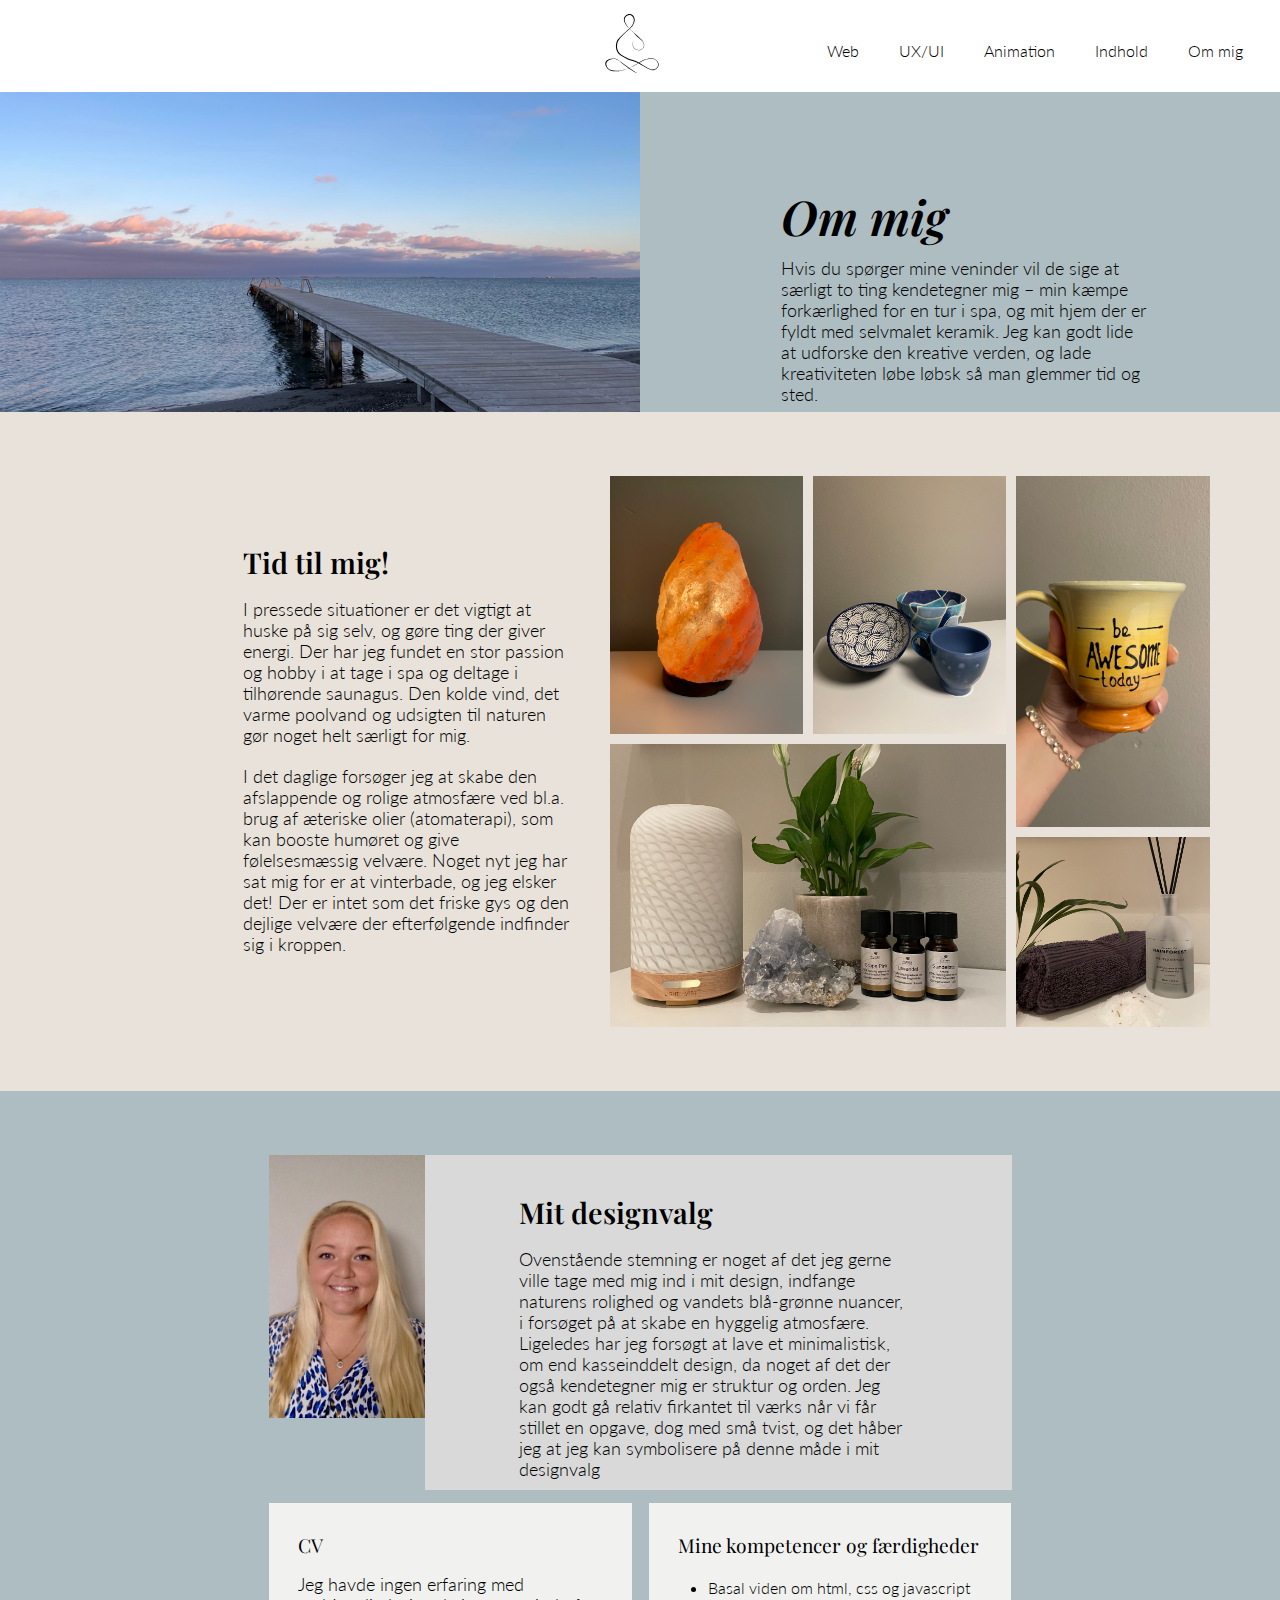
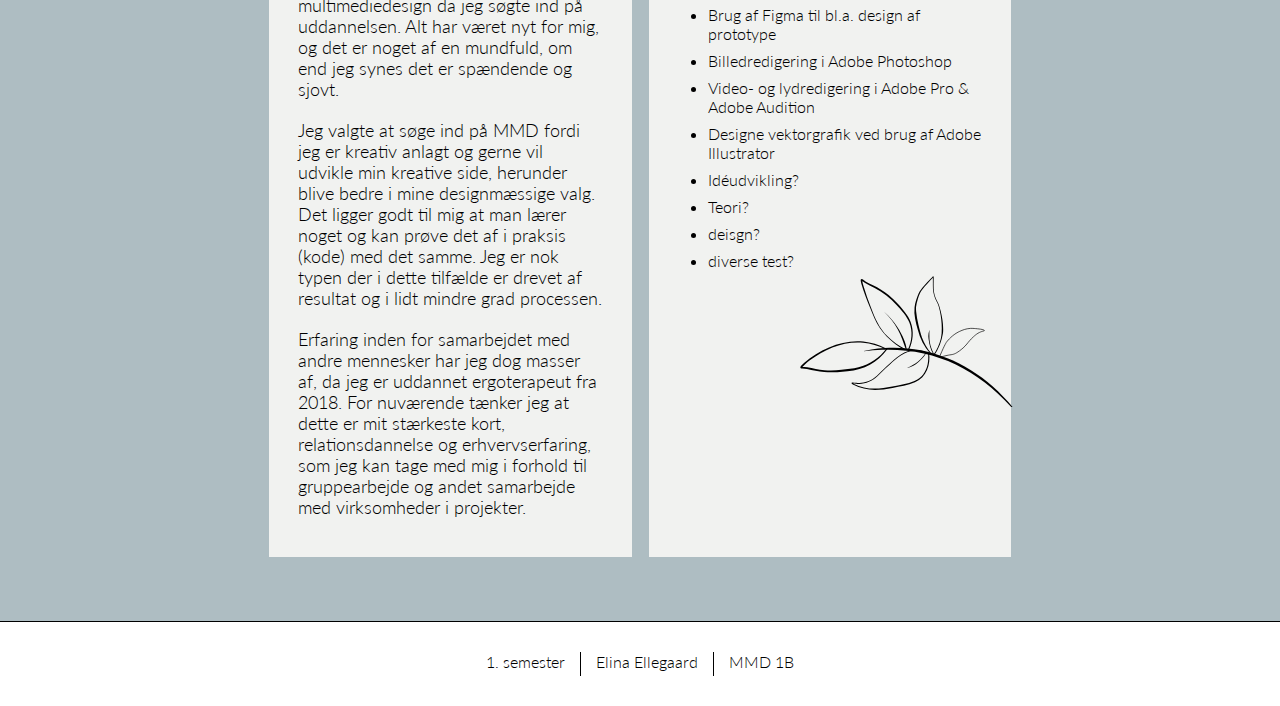
==== om_mig.html @ d6aeb999 "fontstørrelser mm." ====
<!DOCTYPE html>
<html lang="da">

<head>
    <meta charset="UTF-8">
    <meta name="viewport" content="width=device-width, initial-scale=1.0">
    <meta name="robots" content="noindex">
    <title>Om mig</title>
    <link rel="stylesheet" href="styles/mutual_style.css">
    <link rel="stylesheet" href="styles/layout.css">
    <link rel="stylesheet" href="styles/menu.css">
    <link rel="stylesheet" href="styles/om_mig.css">

    <link rel="preconnect" href="https://fonts.googleapis.com">
    <link rel="preconnect" href="https://fonts.gstatic.com" crossorigin>
    <link
        href="https://fonts.googleapis.com/css2?family=Playfair+Display:ital,wght@0,600;0,700;0,800;1,500;1,600;1,700;1,800&display=swap"
        rel="stylesheet">
    <link rel="preconnect" href="https://fonts.googleapis.com">
    <link rel="preconnect" href="https://fonts.gstatic.com" crossorigin>
    <link href="https://fonts.googleapis.com/css2?family=Lato:wght@100;300;400&display=swap" rel="stylesheet">

</head>

<body>
    <header>
        <div class="logo">
            <a href="index.html">
                <img src="img/figur_forside.svg" alt="Logo">
            </a>
        </div>
        <nav>
            <ul class="menu">
                <li><a href="tema2.html">Web</a></li>
                <li><a href="tema3.html">UX/UI</a></li>
                <li><a href="tema4.html">Animation</a></li>
                <li><a href="tema5.html">Indhold</a></li>
                <li><a href="om_mig.html">Om mig</a></li>
            </ul>
            <div class="burger">
                <div class="line"></div>
                <div class="line"></div>
                <div class="line"></div>
            </div>
        </nav>
    </header>

    <main>
        <section>
            <div class="section1">
                <div>
                    <img src="img/billeder_om_mig/strand.png" alt="amager strand" class="billede_strand">
                </div>
                <div class="tekst01">
                    <h1 class="styling_overskrift">Om mig</h1>
                    <p>Hvis du spørger mine veninder vil de sige at særligt to ting kendetegner mig – min kæmpe
                        forkærlighed for en tur i spa,
                        og mit hjem der er fyldt med selvmalet keramik. Jeg kan godt lide at udforske den kreative
                        verden, og lade kreativiteten
                        løbe løbsk så man glemmer tid og sted.</p>
                </div>
            </div>
        </section>
        <section class="section2">
            <div class="tekst02">
                <h3>Tid til mig!</h3>
                <p class="styling_tekst">I pressede situationer er det vigtigt at huske på sig selv, og gøre ting der
                    giver energi. Der har
                    jeg fundet en stor
                    passion og hobby i at tage i spa og deltage i tilhørende saunagus. Den kolde vind, det varme
                    poolvand og udsigten til
                    naturen gør noget helt særligt for mig.</p>
                <p class="styling_tekst">I det daglige forsøger jeg at skabe den afslappende og rolige atmosfære ved
                    bl.a. brug af æteriske
                    olier (atomaterapi),
                    som kan booste humøret og give følelsesmæssig velvære. Noget nyt jeg har sat mig for er at
                    vinterbade, og jeg elsker
                    det! Der er intet som det friske gys og den dejlige velvære der efterfølgende indfinder sig i
                    kroppen.</p>
            </div>
            <div class="galleri">
                <img src="img/billeder_om_mig/galleri/saltlampe.jpeg" alt="saltlampe" class="billede_1">
                <img src="img/billeder_om_mig/galleri/keramik.jpeg" alt="keramik" class="billede_2">
                <img src="img/billeder_om_mig/galleri/kop.jpeg" alt="kop" class="billede_3">
                <img src="img/billeder_om_mig/galleri/olier.jpeg" alt="olier" class="billede_4">
                <img src="img/billeder_om_mig/galleri/spa.jpeg" alt="spa" class="billede_5">
            </div>
        </section>
        <section class="section3">
            <div class="designvalg">
                <div>
                    <img src="img/billeder_om_mig/mig.jpeg" alt="mig" class="migbillede">
                </div>
                <div class="tekst03">
                    <h3>Mit designvalg</h3>
                    <p class="styling_tekst">
                        Ovenstående stemning er noget af det jeg gerne ville tage med mig ind i mit design,
                        indfange naturens rolighed
                        og vandets blå-grønne
                        nuancer, i forsøget på at skabe en hyggelig atmosfære. Ligeledes har jeg forsøgt at lave et
                        minimalistisk, om end
                        kasseinddelt design, da noget af det der også kendetegner mig er struktur og orden. Jeg kan godt
                        gå relativ firkantet til
                        værks når vi får stillet en opgave, dog med små tvist, og det håber jeg at jeg kan symbolisere
                        på denne måde i mit designvalg</p>
                </div>
            </div>
            <div class="boks1">
                <div class="CV">
                    <h4>CV</h4>
                    <p class="styling_tekst">Jeg havde ingen erfaring med multimediedesign
                        da jeg søgte ind på
                        uddannelsen. Alt har været nyt for mig, og det er noget af en mundfuld, om end jeg synes det er
                        spændende og sjovt.</p>
                    <p class="styling_tekst">
                        Jeg
                        valgte at søge ind på MMD fordi jeg er kreativ anlagt og gerne vil udvikle min kreative side,
                        herunder blive bedre i
                        mine designmæssige valg. Det ligger godt til mig at man lærer noget og kan prøve det af i
                        praksis (kode) med det samme.
                        Jeg er nok typen der i dette tilfælde er drevet af resultat og i lidt mindre grad processen.
                    </p>
                    <p class="styling_tekst"> Erfaring inden for samarbejdet med andre mennesker har jeg dog masser af,
                        da jeg
                        er uddannet
                        ergoterapeut fra 2018. For
                        nuværende tænker jeg at dette er mit stærkeste kort, relationsdannelse og erhvervserfaring, som
                        jeg kan tage med mig i
                        forhold til gruppearbejde og andet samarbejde med virksomheder i projekter.</p>
                </div>
                <div class="kompetencer">
                    <h4>Mine kompetencer og færdigheder</h4>
                    <ul class="punktliste">
                        <li>Basal viden om html, css og javascript</li>
                        <li>Brug af Figma til bl.a. design af prototype</li>
                        <li>Billedredigering i Adobe Photoshop </li>
                        <li>Video- og lydredigering i Adobe Pro & Adobe Audition</li>
                        <li>Designe vektorgrafik ved brug af Adobe Illustrator</li>
                        <li>Idéudvikling?</li>
                        <li>Teori?</li>
                        <li>deisgn? </li>
                        <li>diverse test?</li>
                    </ul>
                    <img src="img/billeder_om_mig/blomst_spejlvendt.svg" alt="blomst" class="blomst_spejlvendt">
                </div>
            </div>

        </section>

    </main>

    <footer>
        <div class="footer_linje">
            <h5>1. semester</h5>
            <div class="vertical_line"></div>
            <h5>Elina Ellegaard</h5>
            <div class="vertical_line"></div>
            <h5>MMD 1B</h5>
        </div>
    </footer>
    <script src="javascript/menu.js"></script>
    <script src="javascript/script.js"></script>
</body>

</html>
---- styles/mutual_style.css ----
* {
  box-sizing: border-box;
  margin: 0;
  padding: 0;
}

img {
  width: 100%;
  height: auto;
}

main {
  background-color: #e8e2db;
}

/* 
h1 = overskrift
h2 = underoverskrift på forside
h3 = underoverskrift
h4 = underoverskrifter på CV og kompentencer
h5 = footer tekst + tekst på karousel */

/****************** mobilversion tekster og farver ******************/
@media (max-width: 750px) {
}
h1 {
  font-family: "Playfair Display", serif;
  font-weight: 600;
  font-size: 2.5rem;
  font-style: italic;
  padding-top: 15px;
  padding-bottom: 8px;
}

h2 {
  font-family: "Lato", sans-serif;
  font-weight: 300;
  font-size: 1.2rem;
}

h3 {
  font-family: "Playfair Display", serif;
  font-weight: 600;
  font-size: 1.5rem;
  padding-bottom: 8px;
}

h4 {
  font-family: "Playfair Display", serif;
  font-weight: 400;
  font-size: 1.1rem;
  padding-bottom: 2%;
}

h5 {
  font-family: "Lato", sans-serif;
  font-weight: 300;
  font-size: 1rem;
}

p {
  font-family: "Lato", sans-serif;
  font-weight: 300;
  font-size: 1.1rem;
}

a {
  font-family: "Lato", sans-serif;
  font-weight: 300;
  font-size: 0.9rem;
}

ul {
  font-family: "Lato", sans-serif;
  font-weight: 300;
  font-size: 1.1rem;
}

li {
  padding-top: 5px;
}

footer {
  border-top-style: solid;
  border-color: black;
  border-top-width: 1px;
  padding-top: 30px;
  padding-bottom: 30px;
}

.footer_linje {
  display: flex;
  justify-content: center;
  gap: 15px;
}

.vertical_line {
  border-left: 1px solid black;
  height: 18px;
}

/* ************************* computerversion ********************* */
@media (min-width: 750px) {
  h1 {
    font-family: "Playfair Display", serif;
    font-weight: 600;
    font-size: 3rem;
    font-style: italic;
  }

  h2 {
    font-family: "Lato", sans-serif;
    font-weight: 300;
    font-size: 1.3rem;
  }

  h3 {
    font-family: "Playfair Display", serif;
    font-weight: 600;
    font-size: 1.8rem;
  }

  h4 {
    font-family: "Playfair Display", serif;
    font-weight: 400;
    font-size: 1.2rem;
  }

  h5 {
    font-family: "Lato", sans-serif;
    font-weight: 300;
    font-size: 1rem;
  }

  p {
    font-family: "Lato", sans-serif;
    font-weight: 300;
    font-size: 1.1rem;
  }

  a {
    font-family: "Lato", sans-serif;
    font-weight: 300;
    font-size: 1rem;
  }

  ul {
    font-family: "Lato", sans-serif;
    font-weight: 300;
    font-size: 1rem;
  }

  li {
    padding-top: 8px;
  }

  footer {
    border-top-style: solid;
    border-color: black;
    border-top-width: 1px;
    padding-top: 30px;
    padding-bottom: 30px;
  }

  .footer_linje {
    display: flex;
    justify-content: center;
    gap: 15px;
  }

  .vertical_line {
    border-left: 1.5px solid black;
    height: 24px;
  }

  /* knapper */
  /* .knap:hover {
    transform: scale(1.1);
  }
  .knap2:hover {
    transform: scale(1.1);
  }
  .knap3:hover {
    transform: scale(1.1);
  } */
}
---- styles/layout.css ----
/************************************************** Forside ************************************************/

/* placering af farvede bokse er lavet med delvis inspiration fra chatGPT */

@media screen and (max-width: 750px) {
  .blomster_div {
    background-color: #96a8ae;
  }

  .blomsterfigur {
    max-width: 60%;
    padding: 4% 0%;
  }

  .tekst_div {
    background-color: #96a8ae;
    padding: 2%;
    display: grid;
    justify-content: center;
  }

  .tekst2 {
    padding-left: 14%;
  }

  .figur_div {
    background-color: #96a8ae;
    padding: 6%;
    display: flex;
    justify-content: center;
  }

  .damefigur {
    max-width: 40%;
  }

  .temaer {
    padding-bottom: 10%;
  }

  .tema_billede {
    max-width: 75%;
    padding-top: 10%;
    padding-left: 25%;
  }
}

/************************************************** Fuld skærm ************************************************/
@media screen and (min-width: 750px) {
  .section_forside {
    position: relative;
  }

  #forside_main {
    background-color: #e8e2db;
    padding: 1rem;
  }

  .border {
    border-color: black;
    border-style: solid;
    margin: 2rem;
  }

  /* Placering af farvede bokse der lapper indover hinanden er lavet med delvis inspiration fra chatGPT */

  .blomster_div {
    position: absolute;
    background-color: #96a8ae;
    margin-left: 6%;
    margin-right: 68%;
    margin-top: 16%;
    z-index: 2;
  }

  .blomsterfigur {
    padding-top: 10%;
    padding-bottom: 6%;
    max-width: 80%;
  }

  .tekst_div {
    position: absolute;
    background-color: #c8d6d8;
    margin-left: 28%;
    margin-top: 12%;
    z-index: 3;
    padding: 4% 13% 5% 3%;
  }

  .figur_div {
    position: absolute;
    background-color: #aebdc2;
    z-index: 1;
    margin-top: 7%;
    margin-left: 46%;
    padding: 3% 10% 3% 21%;
  }

  .damefigur {
    padding: 7%;
  }

  .temaer {
    display: flex;
    justify-content: center;
    align-items: center;
    gap: 30px;
    padding: 37.5% 20% 5.5% 20%;
  }

  .tema_billede:hover {
    transform: scale(1.15);
    /* box-shadow: 0px 6px 12px 0px rgba(51, 72, 141, 0.8); */
  }
}
---- styles/menu.css ----
header {
  display: flex;
  justify-content: space-between;
  align-items: center;
  padding: 14px;
  background-color: #fff;
  box-shadow: 0 0 10px rgba(0, 0, 0, 0.1);
}

.logo img {
  width: 60px;
  height: 60px;
}

.logo {
  padding-left: 47%;
}

nav {
  display: flex;
  align-items: center;
  padding-right: 1%;
}

.menu {
  display: flex;
  list-style: none;
  margin: 0;
  padding: 0;
}

.menu li {
  margin-right: 20px;
}

.menu li:last-child {
  margin-right: 0;
}

.menu a {
  display: block;
  padding: 10px;
  color: black;
  text-decoration: none;
  transition: color 0.3s;
  text-align: end;
}

.menu a:hover {
  color: #f00;
}

.burger {
  width: 30px;
  height: 20px;
  cursor: pointer;
}

.burger .line {
  width: 100%;
  height: 2px;
  background-color: #333;
  margin-bottom: 5px;
  transition: 0.2s linear;
}
.burger {
  display: none;
}
@media screen and (max-width: 750px) {
  .menu {
    display: none;
  }
  .burger {
    display: block;
  }
  .burger.active .line:nth-child(1) {
    transform: rotate(45deg) translate(5px, 5px);
    transition: 0.2s linear;
  }

  .burger.active .line:nth-child(2) {
    opacity: 0;
    transition: 0.15s linear;
  }

  .burger.active .line:nth-child(3) {
    transform: rotate(-45deg) translate(5px, -5px);
    transition: 0.2s linear;
  }

  nav.active .menu {
    display: block;
    background-color: #fffffff3;
    position: absolute;
    top: 75px;
    left: 0;
    width: 100%;
    box-shadow: 0 0 10px rgba(0, 0, 0, 0.1);
    z-index: 1;
  }

  nav.active .menu li {
    margin: 10px 20px;
  }

  nav.active .menu a {
    font-size: 1.2rem;
  }

  .logo {
    padding-right: 15%;
  }

  .logo img {
    width: 50px;
    height: 50px;
  }
}
---- styles/om_mig.css ----
/****************** Om mig ***********/

/*********** mobilversion ********/
@media screen and (max-width: 750px) {
  .billede_strand {
    padding-bottom: 2%;
  }

  .section1 {
    padding-left: 5%;
    padding-bottom: 5%;
    max-width: 65ch;
    padding-right: 5%;
  }

  .section2 {
    padding-top: 2%;
    padding-left: 5%;
    max-width: 65ch;
  }

  .styling_tekst {
    padding-bottom: 5%;
    padding-right: 5%;
    max-width: 65ch;
  }

  .billede_1 {
    display: none;
  }

  .billede_2 {
    display: none;
  }

  .billede_3 {
    display: none;
  }

  .billede_4 {
    padding-right: 5%;
    padding-bottom: 5%;
  }

  .billede_5 {
    display: none;
  }

  .migbillede {
    display: none;
  }

  .tekst02 {
    padding-right: 5%;
    max-width: 65ch;
  }

  .section3 {
    max-width: 65ch;
    padding-left: 5%;
    padding-right: 5%;
    padding-bottom: 5%;
  }

  .boks1 {
    background-color: #f1f2f0;
    padding-top: 5%;
    margin-top: 4%;
    padding-left: 6%;
    padding-right: 2%;
  }

  .punktliste {
    padding-left: 10%;
  }

  .kompetencer {
    padding-top: 12px;
  }

  .blomst_spejlvendt {
    width: 50%;
    margin-left: 51%;
    margin-top: 2%;
  }
}

/*********************** Fuld skærm ***********************/
@media screen and (min-width: 750px) {
  .section1 {
    display: grid;
    grid-template-columns: 1fr 1fr;
    padding-bottom: 5%;
  }

  .billede_strand {
    display: block;
  }

  .tekst01 {
    padding-left: 22%;
    padding-top: 12%;
    padding-right: 20%;
    background-color: #aebdc2;
  }

  .styling_overskrift {
    padding-bottom: 10px;
  }

  .section2 {
    display: grid;
    grid-template-columns: 1fr 2fr;
    padding-left: 19%;
    gap: 3%;
    padding-bottom: 5%;
  }

  .tekst02 {
    padding-top: 20%;
    padding-right: 1%;
    max-width: 65ch;
  }

  .styling_tekst {
    padding-top: 10px;
    padding-bottom: 10px;
    max-width: 65ch;
  }

  .galleri {
    display: grid;
    grid-template-columns: repeat(3, 1fr);
    max-width: 600px;
    gap: 10px;
  }

  .billede_1 {
    grid-column: 1 / span 1;
    grid-row: 1 / span 1;
    object-fit: cover;
    align-self: stretch;
  }

  .billede_2 {
    grid-column: 2 / span 1;
    grid-row: 1 / span 1;
    object-fit: cover;
    align-self: stretch;
  }

  .billede_3 {
    grid-column: 3 / span 1;
    grid-row: 1 / span 2;
    object-fit: cover;
    align-self: stretch;
  }

  .billede_4 {
    grid-column: 1 / span 2;
    grid-row: 2 / span 2;
    object-fit: cover;
    align-self: stretch;
  }

  .billede_5 {
    grid-column: 3 / span 1;
    grid-row: 3 / span 1;
    object-fit: cover;
    align-self: stretch;
  }

  .section3 {
    background-color: #aebdc2;
  }

  .designvalg {
    display: grid;
    grid-template-columns: 1fr 4fr;
    padding: 5% 18% 1% 18%;
    margin-left: 3%;
  }

  .migbillede {
    display: block;
  }

  .tekst03 {
    background-color: #d9d9d9;
    padding-right: 17%;
    padding-top: 6%;
    padding-left: 15%;
    margin-right: 6%;
  }

  .boks1 {
    display: grid;
    grid-template-columns: 1fr 1fr;
    gap: 17px;
    margin: 0% 21%;
    padding-bottom: 5%;
  }

  .CV {
    background-color: #f1f2f0;
    padding: 8% 8% 8% 8%;
  }

  .kompetencer {
    background-color: #f1f2f0;
    padding: 8% 8% 8% 8%;
  }

  .blomst_spejlvendt {
    width: 70%;
    margin-left: 40%;
    margin-top: 2%;
  }

  .punktliste {
    padding-left: 10%;
    padding-top: 2%;
  }
}
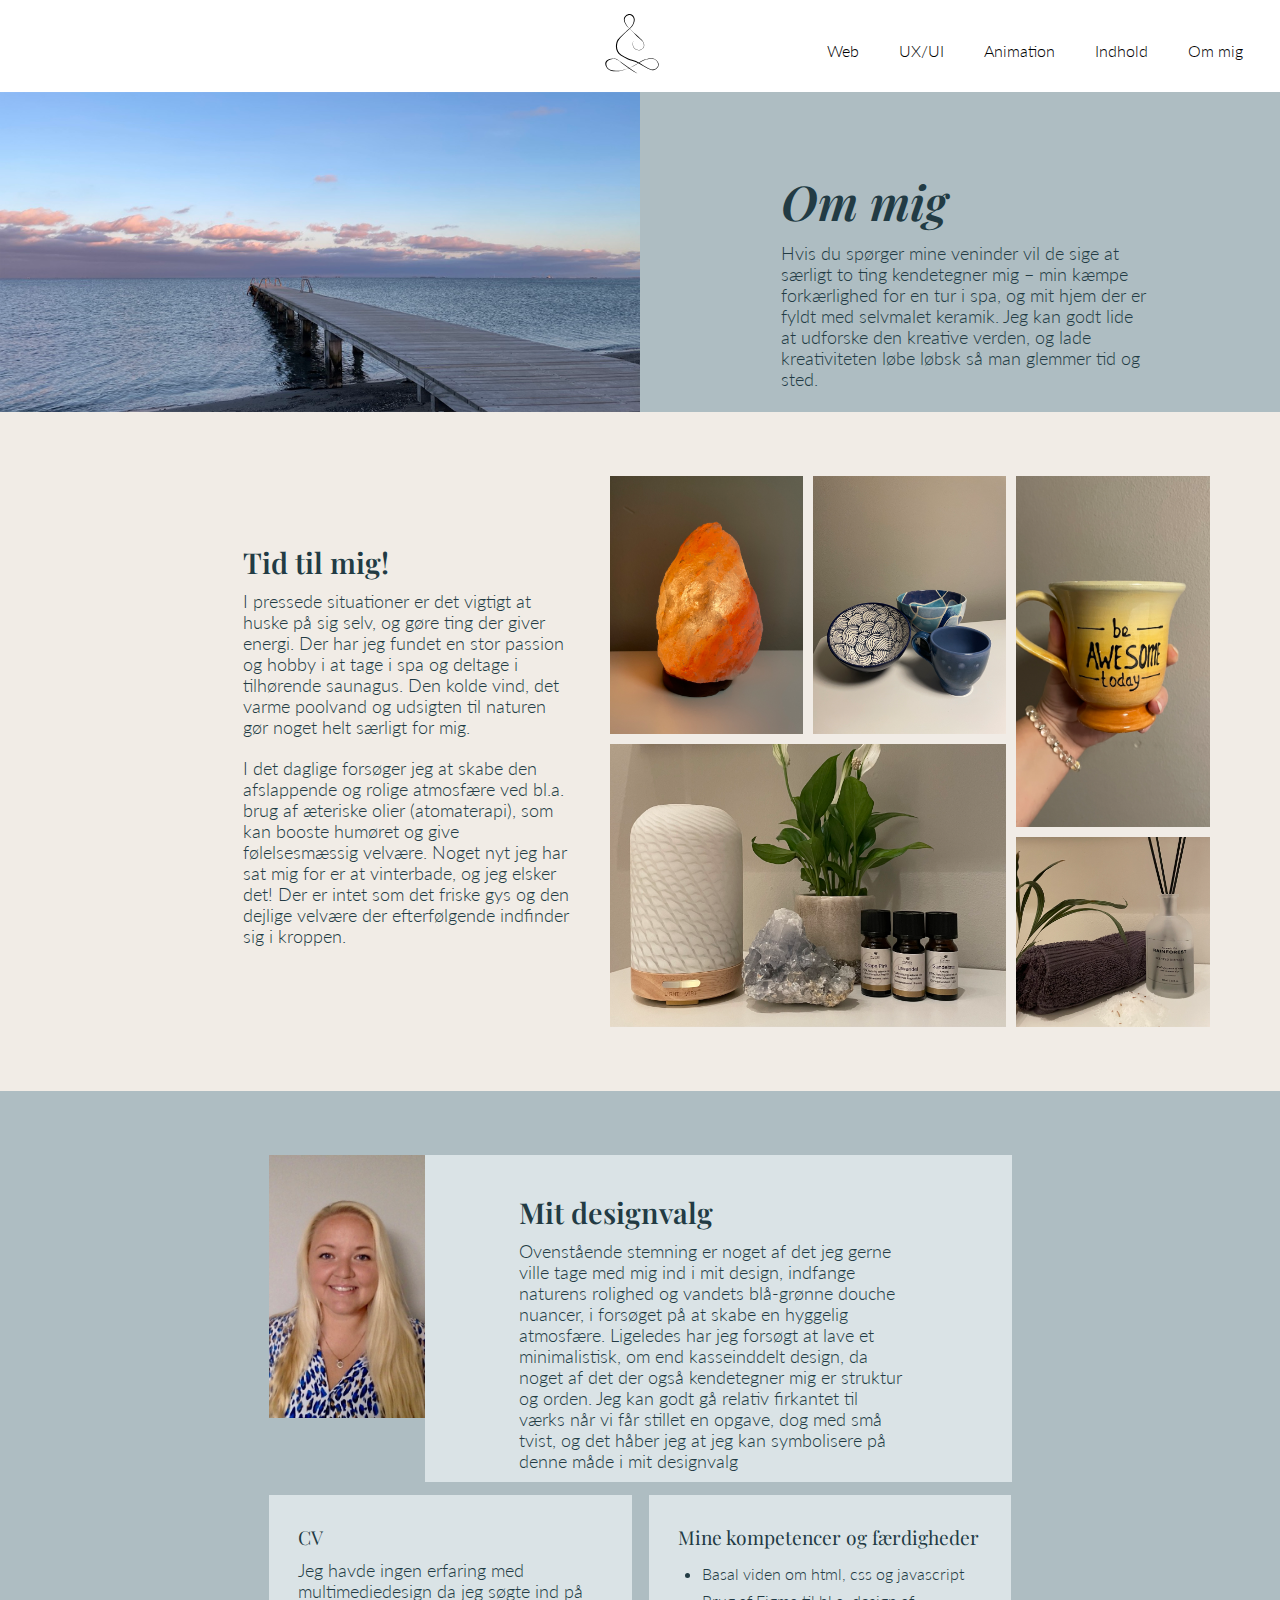
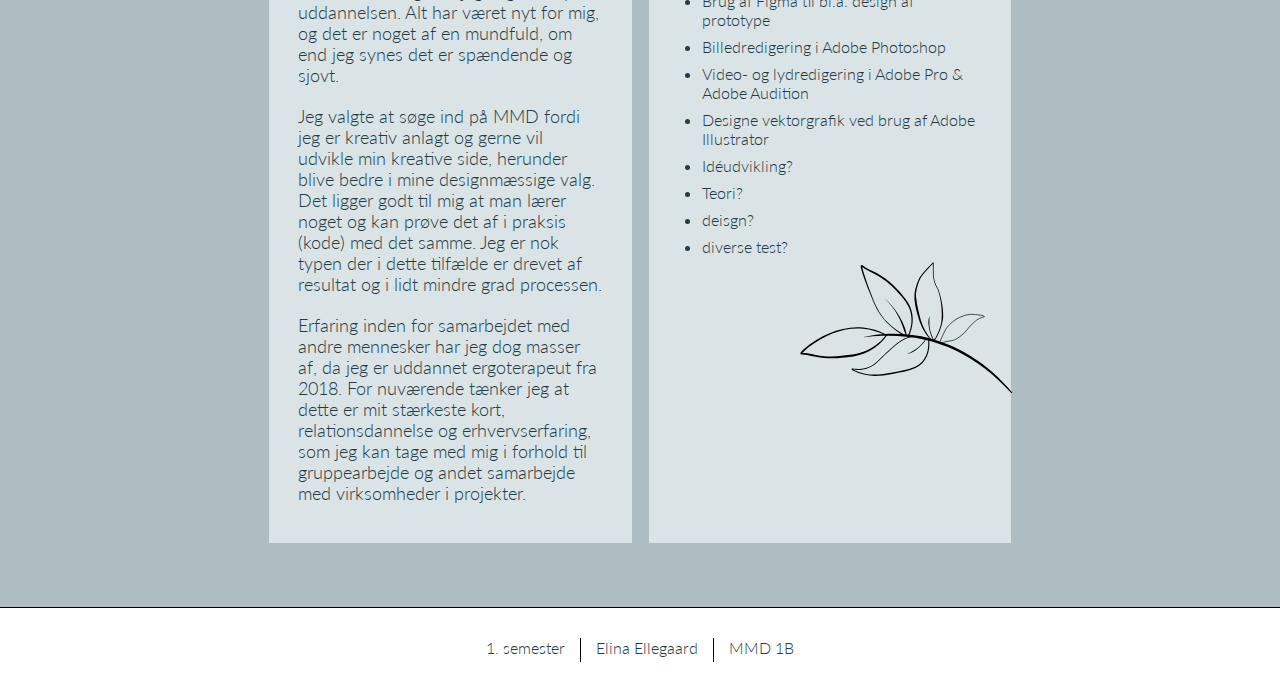
==== commit 5e4d95aa: "styling på diverse farver - ikke færdig" ====
--- a/om_mig.html
+++ b/om_mig.html
@@ -96,7 +96,7 @@
                     <p class="styling_tekst">
                         Ovenstående stemning er noget af det jeg gerne ville tage med mig ind i mit design,
                         indfange naturens rolighed
-                        og vandets blå-grønne
+                        og vandets blå-grønne douche
                         nuancer, i forsøget på at skabe en hyggelig atmosfære. Ligeledes har jeg forsøgt at lave et
                         minimalistisk, om end
                         kasseinddelt design, da noget af det der også kendetegner mig er struktur og orden. Jeg kan godt
--- a/styles/mutual_style.css
+++ b/styles/mutual_style.css
@@ -10,7 +10,7 @@
 }
 
 main {
-  background-color: #e8e2db;
+  background-color: #f1ece6;
 }
 
 /* 
@@ -22,136 +22,69 @@
 
 /****************** mobilversion tekster og farver ******************/
 @media (max-width: 750px) {
-}
-h1 {
-  font-family: "Playfair Display", serif;
-  font-weight: 600;
-  font-size: 2.5rem;
-  font-style: italic;
-  padding-top: 15px;
-  padding-bottom: 8px;
-}
-
-h2 {
-  font-family: "Lato", sans-serif;
-  font-weight: 300;
-  font-size: 1.2rem;
-}
-
-h3 {
-  font-family: "Playfair Display", serif;
-  font-weight: 600;
-  font-size: 1.5rem;
-  padding-bottom: 8px;
-}
-
-h4 {
-  font-family: "Playfair Display", serif;
-  font-weight: 400;
-  font-size: 1.1rem;
-  padding-bottom: 2%;
-}
-
-h5 {
-  font-family: "Lato", sans-serif;
-  font-weight: 300;
-  font-size: 1rem;
-}
-
-p {
-  font-family: "Lato", sans-serif;
-  font-weight: 300;
-  font-size: 1.1rem;
-}
-
-a {
-  font-family: "Lato", sans-serif;
-  font-weight: 300;
-  font-size: 0.9rem;
-}
-
-ul {
-  font-family: "Lato", sans-serif;
-  font-weight: 300;
-  font-size: 1.1rem;
-}
-
-li {
-  padding-top: 5px;
-}
-
-footer {
-  border-top-style: solid;
-  border-color: black;
-  border-top-width: 1px;
-  padding-top: 30px;
-  padding-bottom: 30px;
-}
-
-.footer_linje {
-  display: flex;
-  justify-content: center;
-  gap: 15px;
-}
-
-.vertical_line {
-  border-left: 1px solid black;
-  height: 18px;
-}
-
-/* ************************* computerversion ********************* */
-@media (min-width: 750px) {
   h1 {
     font-family: "Playfair Display", serif;
     font-weight: 600;
-    font-size: 3rem;
+    font-size: 2.5rem;
     font-style: italic;
+    padding-top: 15px;
+    padding-bottom: 8px;
+    color: #223b44;
   }
 
   h2 {
     font-family: "Lato", sans-serif;
     font-weight: 300;
-    font-size: 1.3rem;
+    font-size: 1.2rem;
+    color: #223b44;
   }
 
   h3 {
     font-family: "Playfair Display", serif;
     font-weight: 600;
-    font-size: 1.8rem;
+    font-size: 1.5rem;
+    padding-bottom: 8px;
+    color: #223b44;
   }
 
   h4 {
     font-family: "Playfair Display", serif;
     font-weight: 400;
-    font-size: 1.2rem;
+    font-size: 1.1rem;
+    padding-bottom: 2%;
+    color: #223b44;
   }
 
   h5 {
     font-family: "Lato", sans-serif;
     font-weight: 300;
     font-size: 1rem;
+    color: #223b44;
   }
 
   p {
     font-family: "Lato", sans-serif;
     font-weight: 300;
     font-size: 1.1rem;
+    color: #223b44;
   }
 
   a {
     font-family: "Lato", sans-serif;
     font-weight: 300;
-    font-size: 1rem;
+    font-size: 0.9rem;
   }
 
   ul {
     font-family: "Lato", sans-serif;
     font-weight: 300;
-    font-size: 1rem;
+    font-size: 1.1rem;
+    color: #223b44;
   }
 
   li {
-    padding-top: 8px;
+    padding-top: 5px;
+    color: #223b44;
   }
 
   footer {
@@ -169,12 +102,103 @@
   }
 
   .vertical_line {
+    border-left: 1px solid black;
+    height: 18px;
+  }
+
+  .knap_center {
+    padding: 10px 40px;
+    background-color: transparent;
+    background-color: #2c505d;
+    text-decoration: none;
+    color: aliceblue;
+  }
+}
+
+/* ************************* computerversion ********************* */
+@media (min-width: 750px) {
+  h1 {
+    font-family: "Playfair Display", serif;
+    font-weight: 600;
+    font-size: 3rem;
+    font-style: italic;
+    color: #223b44;
+  }
+
+  h2 {
+    font-family: "Lato", sans-serif;
+    font-weight: 300;
+    font-size: 1.3rem;
+    color: #223b44;
+  }
+
+  h3 {
+    font-family: "Playfair Display", serif;
+    font-weight: 600;
+    font-size: 1.8rem;
+    color: #223b44;
+  }
+
+  h4 {
+    font-family: "Playfair Display", serif;
+    font-weight: 400;
+    font-size: 1.2rem;
+    color: #223b44;
+  }
+
+  h5 {
+    font-family: "Lato", sans-serif;
+    font-weight: 300;
+    font-size: 1rem;
+    color: #223b44;
+  }
+
+  p {
+    font-family: "Lato", sans-serif;
+    font-weight: 300;
+    font-size: 1.1rem;
+    color: #223b44;
+  }
+
+  a {
+    font-family: "Lato", sans-serif;
+    font-weight: 300;
+    font-size: 1rem;
+  }
+
+  ul {
+    font-family: "Lato", sans-serif;
+    font-weight: 300;
+    font-size: 1rem;
+    color: #223b44;
+  }
+
+  li {
+    padding-top: 8px;
+    color: #223b44;
+  }
+
+  footer {
+    border-top-style: solid;
+    border-color: black;
+    border-top-width: 1px;
+    padding-top: 30px;
+    padding-bottom: 30px;
+  }
+
+  .footer_linje {
+    display: flex;
+    justify-content: center;
+    gap: 15px;
+  }
+
+  .vertical_line {
     border-left: 1.5px solid black;
     height: 24px;
   }
 
   /* knapper */
-  /* .knap:hover {
+  .knap:hover {
     transform: scale(1.1);
   }
   .knap2:hover {
@@ -182,5 +206,13 @@
   }
   .knap3:hover {
     transform: scale(1.1);
-  } */
-}
+  }
+
+  .knap_center {
+    padding: 10px 40px;
+    background-color: transparent;
+    background-color: #2c505d;
+    text-decoration: none;
+    color: aliceblue;
+  }
+}
--- a/styles/layout.css
+++ b/styles/layout.css
@@ -57,7 +57,7 @@
   }
 
   .border {
-    border-color: black;
+    border-color: #223b44;
     border-style: solid;
     margin: 2rem;
   }
--- a/styles/om_mig.css
+++ b/styles/om_mig.css
@@ -186,7 +186,7 @@
   }
 
   .tekst03 {
-    background-color: #d9d9d9;
+    background-color: #dae3e6;
     padding-right: 17%;
     padding-top: 6%;
     padding-left: 15%;
@@ -202,12 +202,12 @@
   }
 
   .CV {
-    background-color: #f1f2f0;
+    background-color: #dae3e6;
     padding: 8% 8% 8% 8%;
   }
 
   .kompetencer {
-    background-color: #f1f2f0;
+    background-color: #dae3e6;
     padding: 8% 8% 8% 8%;
   }
 
@@ -218,7 +218,7 @@
   }
 
   .punktliste {
-    padding-left: 10%;
+    padding-left: 8%;
     padding-top: 2%;
   }
 }
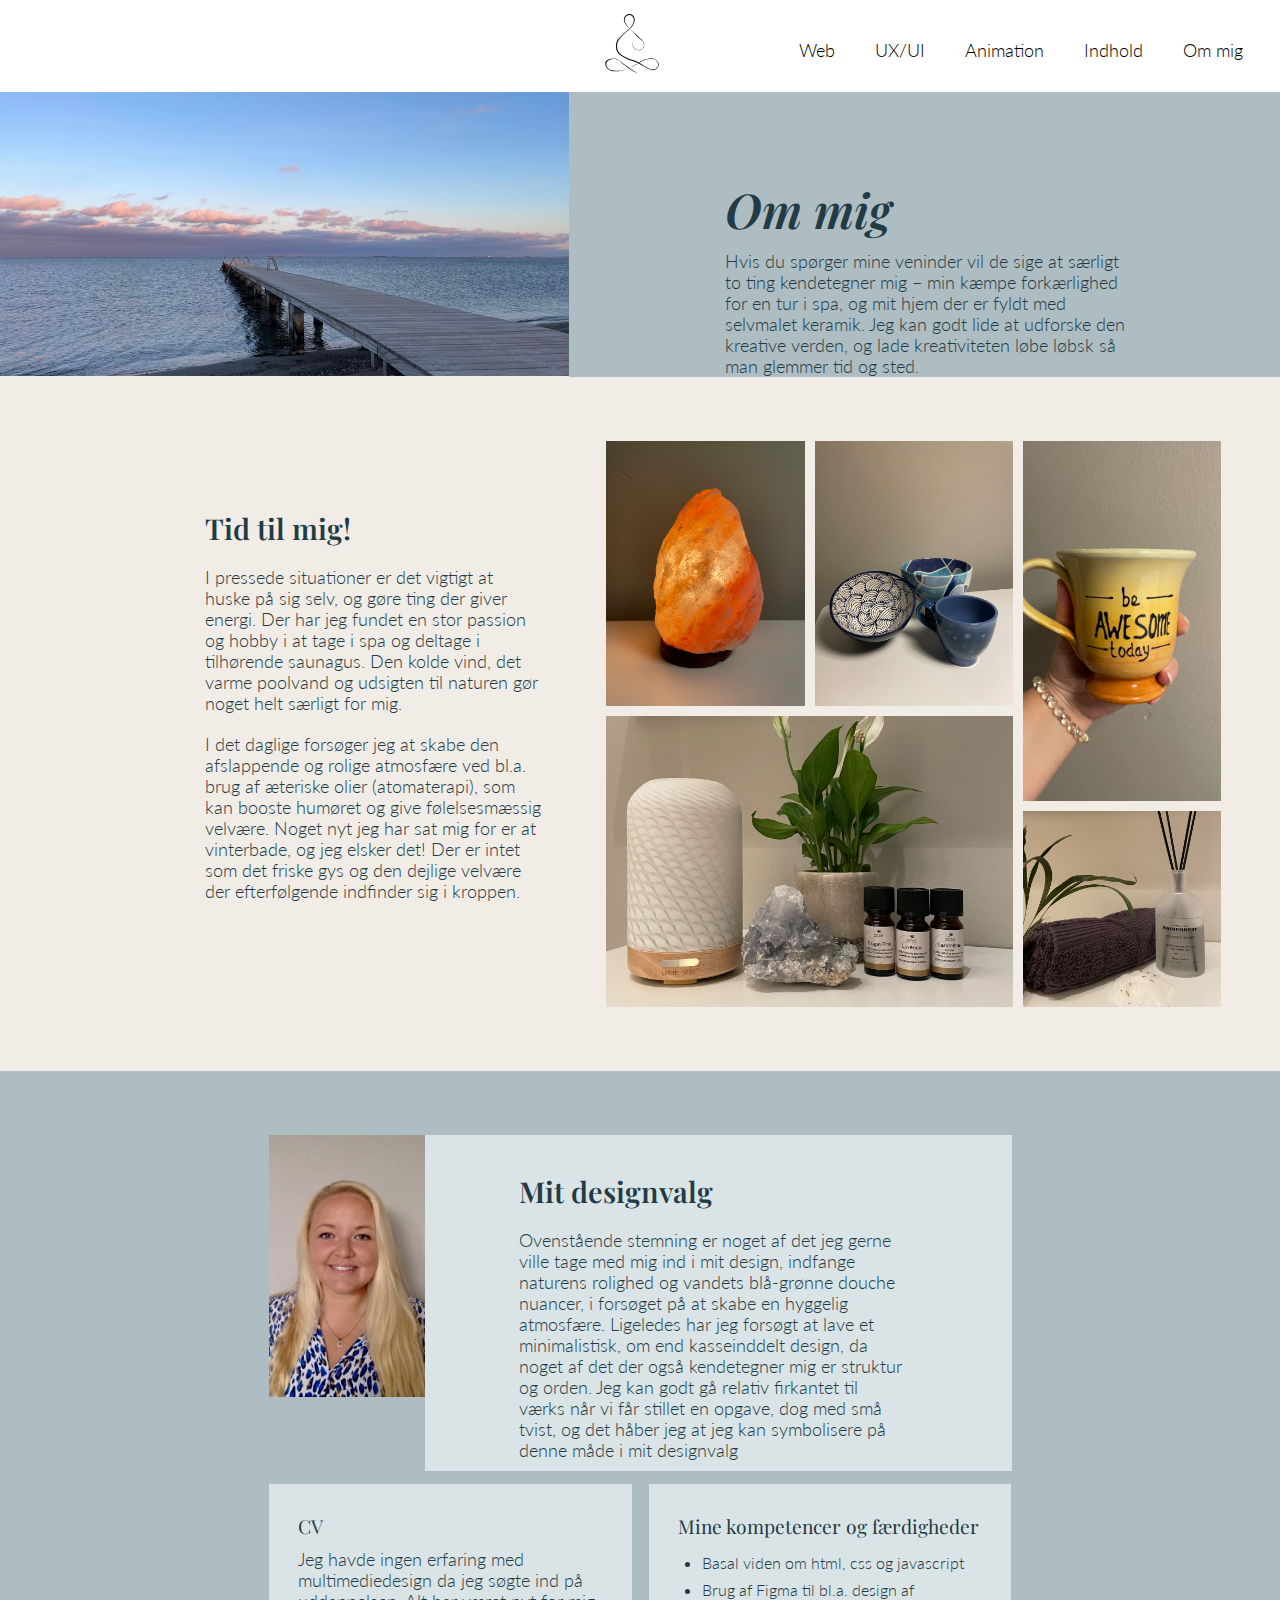
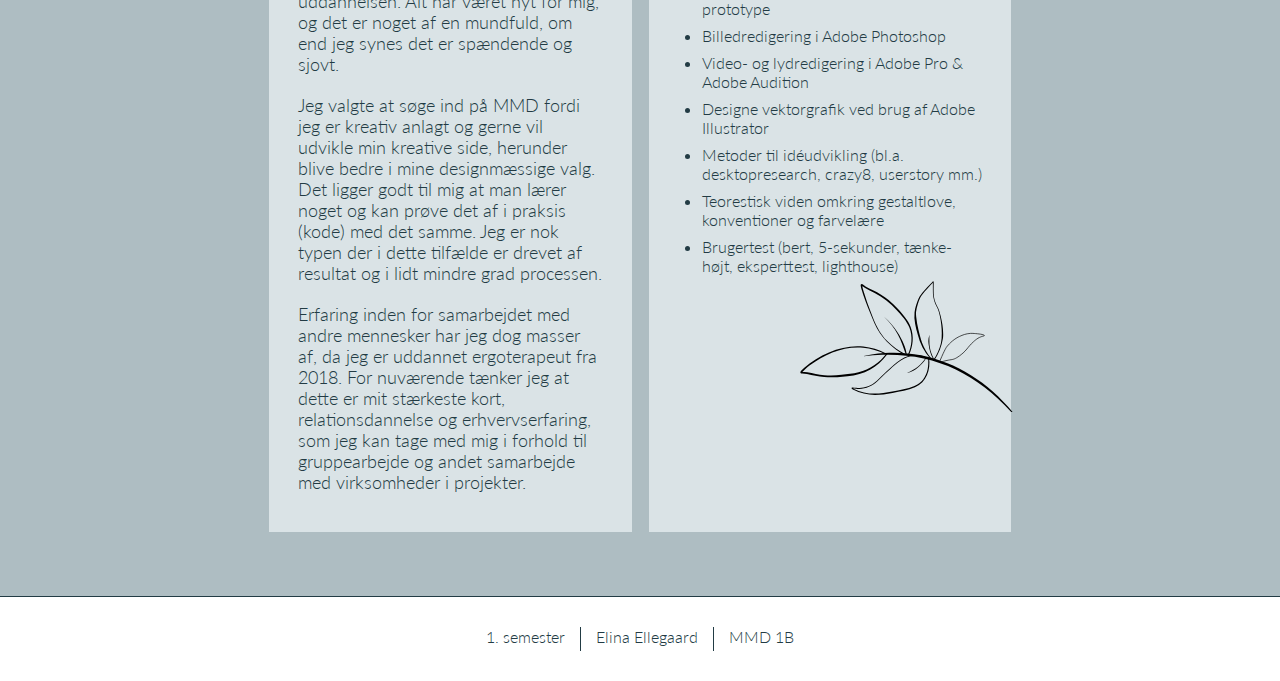
==== commit cf036b7d: "rettelser på om-migside" ====
--- a/om_mig.html
+++ b/om_mig.html
@@ -136,10 +136,10 @@
                         <li>Billedredigering i Adobe Photoshop </li>
                         <li>Video- og lydredigering i Adobe Pro & Adobe Audition</li>
                         <li>Designe vektorgrafik ved brug af Adobe Illustrator</li>
-                        <li>Idéudvikling?</li>
-                        <li>Teori?</li>
-                        <li>deisgn? </li>
-                        <li>diverse test?</li>
+                        <li>Metoder til idéudvikling (bl.a. desktopresearch, crazy8, userstory mm.)</li>
+                        <li>Teorestisk viden omkring gestaltlove, konventioner og farvelære</li>
+                        <li>Brugertest (bert, 5-sekunder, tænke-højt, eksperttest, lighthouse)</li>
+
                     </ul>
                     <img src="img/billeder_om_mig/blomst_spejlvendt.svg" alt="blomst" class="blomst_spejlvendt">
                 </div>
--- a/styles/mutual_style.css
+++ b/styles/mutual_style.css
@@ -10,6 +10,7 @@
 }
 
 main {
+  /* background-color: #e8e2db; */
   background-color: #f1ece6;
 }
 
@@ -72,7 +73,7 @@
   a {
     font-family: "Lato", sans-serif;
     font-weight: 300;
-    font-size: 0.9rem;
+    font-size: 1.1rem;
   }
 
   ul {
@@ -89,7 +90,7 @@
 
   footer {
     border-top-style: solid;
-    border-color: black;
+    border-color: #223b44;
     border-top-width: 1px;
     padding-top: 30px;
     padding-bottom: 30px;
@@ -102,12 +103,12 @@
   }
 
   .vertical_line {
-    border-left: 1px solid black;
+    border-left: 1px solid #223b44;
     height: 18px;
   }
 
   .knap_center {
-    padding: 10px 40px;
+    padding: 10px 30px;
     background-color: transparent;
     background-color: #2c505d;
     text-decoration: none;
@@ -137,6 +138,7 @@
     font-weight: 600;
     font-size: 1.8rem;
     color: #223b44;
+    padding-bottom: 10px;
   }
 
   h4 {
@@ -163,7 +165,7 @@
   a {
     font-family: "Lato", sans-serif;
     font-weight: 300;
-    font-size: 1rem;
+    font-size: 1.1rem;
   }
 
   ul {
@@ -180,7 +182,7 @@
 
   footer {
     border-top-style: solid;
-    border-color: black;
+    border-color: #223b44;
     border-top-width: 1px;
     padding-top: 30px;
     padding-bottom: 30px;
@@ -193,7 +195,7 @@
   }
 
   .vertical_line {
-    border-left: 1.5px solid black;
+    border-left: 1.5px solid #223b44;
     height: 24px;
   }
 
@@ -209,8 +211,7 @@
   }
 
   .knap_center {
-    padding: 10px 40px;
-    background-color: transparent;
+    padding: 10px 30px;
     background-color: #2c505d;
     text-decoration: none;
     color: aliceblue;
--- a/styles/layout.css
+++ b/styles/layout.css
@@ -1,31 +1,37 @@
 /************************************************** Forside ************************************************/
 
-/* placering af farvede bokse er lavet med delvis inspiration fra chatGPT */
+@media screen and (max-width: 750px) {
+  #forside_main {
+    /* background-color: #e8e2db; */
+    /* background-color: #f1ece6; fra mutual-MAIN */
+    /* background-color: #dfd9d0; */
+    background-color: #dcd8d4f1;
+  }
 
-@media screen and (max-width: 750px) {
   .blomster_div {
-    background-color: #96a8ae;
+    background-color: #aebdc2;
   }
 
   .blomsterfigur {
-    max-width: 60%;
-    padding: 4% 0%;
+    max-width: 50%;
+    padding-top: 4%;
   }
 
   .tekst_div {
-    background-color: #96a8ae;
+    background-color: #aebdc2;
     padding: 2%;
     display: grid;
     justify-content: center;
   }
 
   .tekst2 {
-    padding-left: 14%;
+    padding-left: 12%;
+    margin-top: -9%;
   }
 
   .figur_div {
-    background-color: #96a8ae;
-    padding: 6%;
+    background-color: #aebdc2;
+    padding: 8%;
     display: flex;
     justify-content: center;
   }
@@ -36,12 +42,15 @@
 
   .temaer {
     padding-bottom: 10%;
+    display: grid;
+    grid-template-columns: 1fr 1fr;
   }
 
   .tema_billede {
-    max-width: 75%;
+    max-width: 95%;
     padding-top: 10%;
-    padding-left: 25%;
+    padding-left: 15%;
+    padding-right: 10%;
   }
 }
 
@@ -52,6 +61,9 @@
   }
 
   #forside_main {
+    /* background-color: #e8e2db; */
+    /* background-color: #f1ece6; fra mutual-MAIN */
+    /* background-color: #dfd9d0; */
     background-color: #e8e2db;
     padding: 1rem;
   }
@@ -66,7 +78,7 @@
 
   .blomster_div {
     position: absolute;
-    background-color: #96a8ae;
+    background-color: #a8b7b7;
     margin-left: 6%;
     margin-right: 68%;
     margin-top: 16%;
@@ -81,7 +93,7 @@
 
   .tekst_div {
     position: absolute;
-    background-color: #c8d6d8;
+    background-color: #d5dde0;
     margin-left: 28%;
     margin-top: 12%;
     z-index: 3;
@@ -111,6 +123,5 @@
 
   .tema_billede:hover {
     transform: scale(1.15);
-    /* box-shadow: 0px 6px 12px 0px rgba(51, 72, 141, 0.8); */
   }
 }
--- a/styles/menu.css
+++ b/styles/menu.css
@@ -3,7 +3,7 @@
   justify-content: space-between;
   align-items: center;
   padding: 14px;
-  background-color: #fff;
+  background-color: #ffffff;
   box-shadow: 0 0 10px rgba(0, 0, 0, 0.1);
 }
 
--- a/styles/om_mig.css
+++ b/styles/om_mig.css
@@ -63,7 +63,7 @@
   }
 
   .boks1 {
-    background-color: #f1f2f0;
+    background-color: #dae3e6;
     padding-top: 5%;
     margin-top: 4%;
     padding-left: 6%;
@@ -89,7 +89,7 @@
 @media screen and (min-width: 750px) {
   .section1 {
     display: grid;
-    grid-template-columns: 1fr 1fr;
+    grid-template-columns: 0.8fr 1fr;
     padding-bottom: 5%;
   }
 
@@ -111,14 +111,13 @@
   .section2 {
     display: grid;
     grid-template-columns: 1fr 2fr;
-    padding-left: 19%;
-    gap: 3%;
+    padding-left: 16%;
+    gap: 6%;
     padding-bottom: 5%;
   }
 
   .tekst02 {
     padding-top: 20%;
-    padding-right: 1%;
     max-width: 65ch;
   }
 
@@ -131,7 +130,7 @@
   .galleri {
     display: grid;
     grid-template-columns: repeat(3, 1fr);
-    max-width: 600px;
+    max-width: 615px;
     gap: 10px;
   }
 
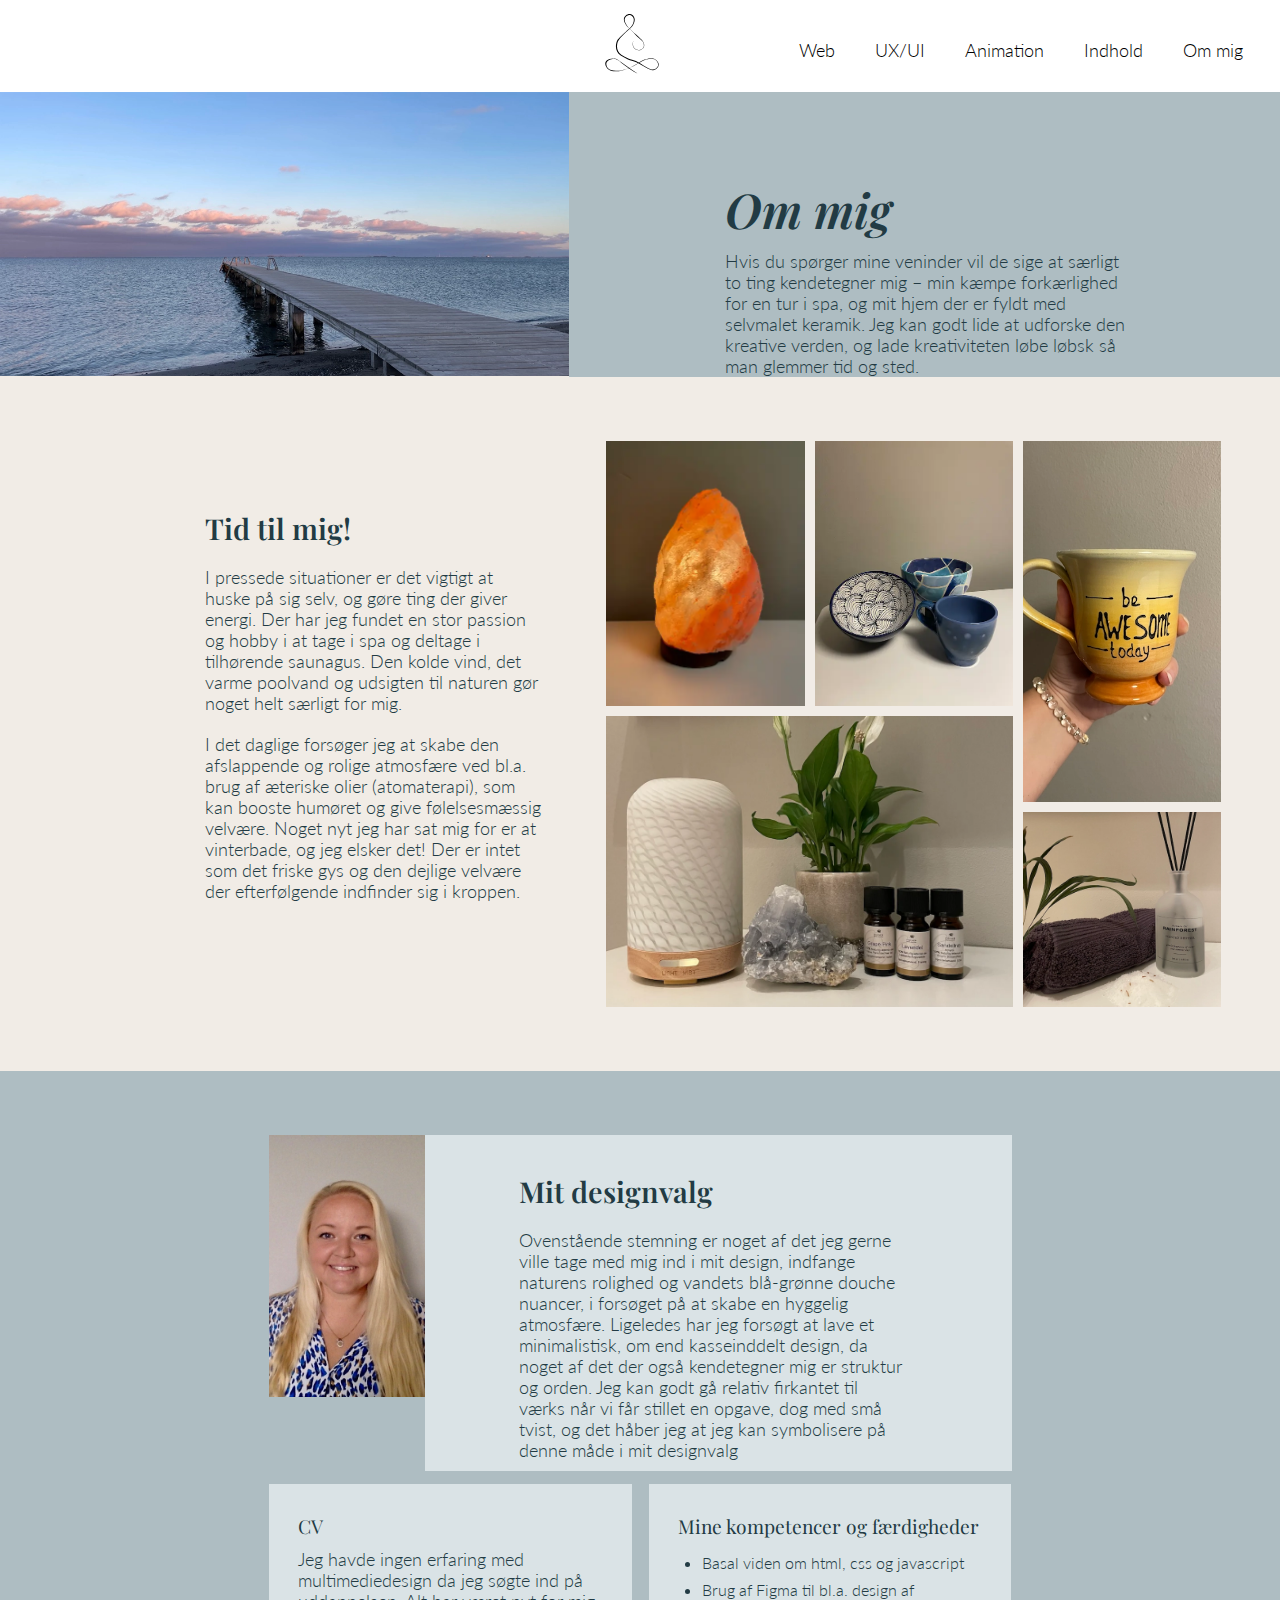
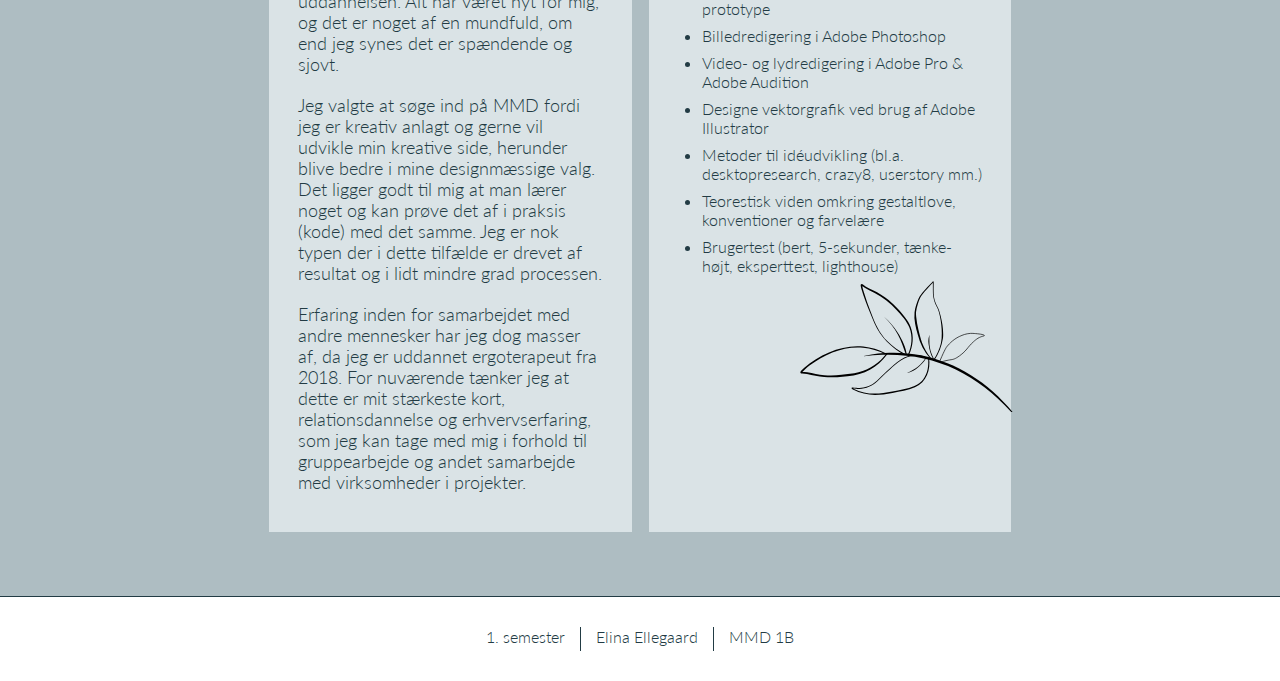
==== commit 256f38c3: "billeder til webP" ====
--- a/om_mig.html
+++ b/om_mig.html
@@ -49,7 +49,7 @@
         <section>
             <div class="section1">
                 <div>
-                    <img src="img/billeder_om_mig/strand.png" alt="amager strand" class="billede_strand">
+                    <img src="img/billeder_om_mig/strand.webp" alt="amager strand" class="billede_strand">
                 </div>
                 <div class="tekst01">
                     <h1 class="styling_overskrift">Om mig</h1>
@@ -79,17 +79,17 @@
                     kroppen.</p>
             </div>
             <div class="galleri">
-                <img src="img/billeder_om_mig/galleri/saltlampe.jpeg" alt="saltlampe" class="billede_1">
-                <img src="img/billeder_om_mig/galleri/keramik.jpeg" alt="keramik" class="billede_2">
-                <img src="img/billeder_om_mig/galleri/kop.jpeg" alt="kop" class="billede_3">
-                <img src="img/billeder_om_mig/galleri/olier.jpeg" alt="olier" class="billede_4">
-                <img src="img/billeder_om_mig/galleri/spa.jpeg" alt="spa" class="billede_5">
+                <img src="img/billeder_om_mig/galleri/saltlampe.webp" alt="saltlampe" class="billede_1">
+                <img src="img/billeder_om_mig/galleri/keramik.webp" alt="keramik" class="billede_2">
+                <img src="img/billeder_om_mig/galleri/kop.webp" alt="kop" class="billede_3">
+                <img src="img/billeder_om_mig/galleri/olier.webp" alt="olier" class="billede_4">
+                <img src="img/billeder_om_mig/galleri/spa.webp" alt="spa" class="billede_5">
             </div>
         </section>
         <section class="section3">
             <div class="designvalg">
                 <div>
-                    <img src="img/billeder_om_mig/mig.jpeg" alt="mig" class="migbillede">
+                    <img src="img/billeder_om_mig/mig.webp" alt="mig" class="migbillede">
                 </div>
                 <div class="tekst03">
                     <h3>Mit designvalg</h3>
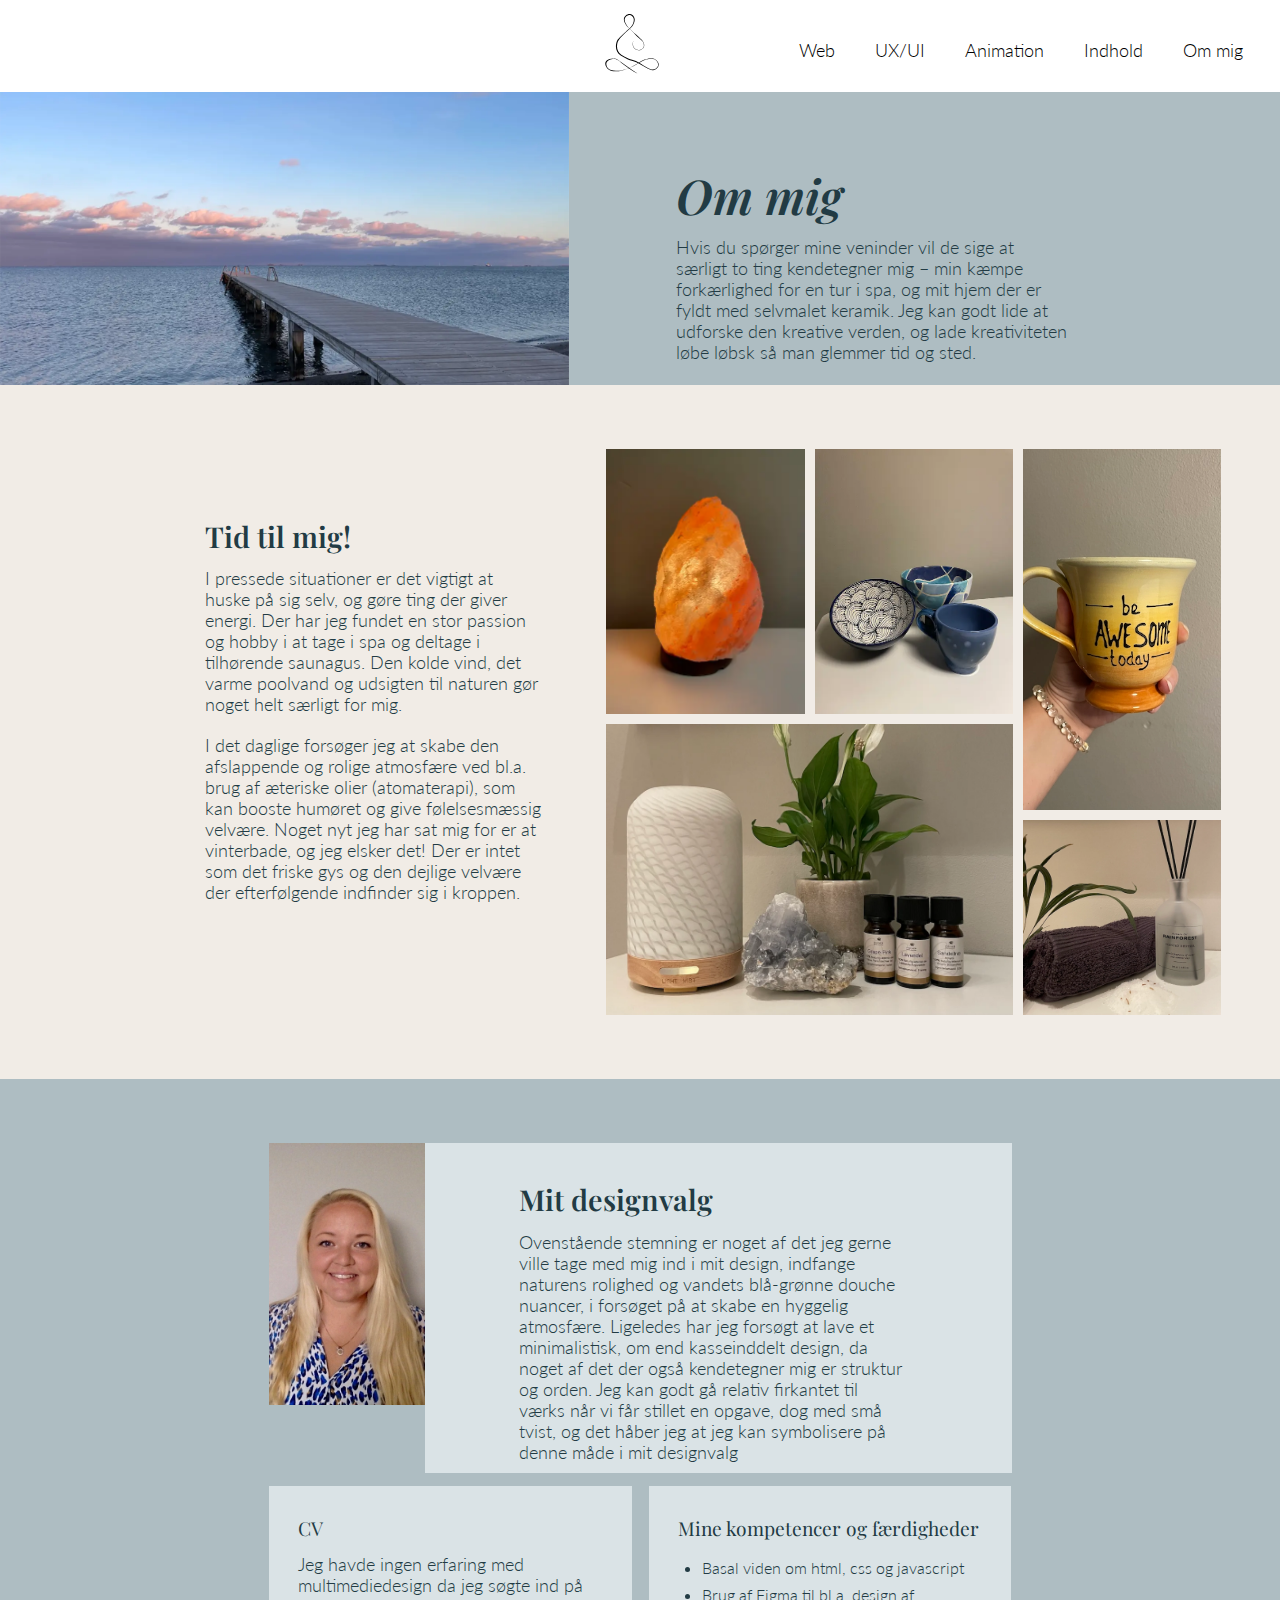
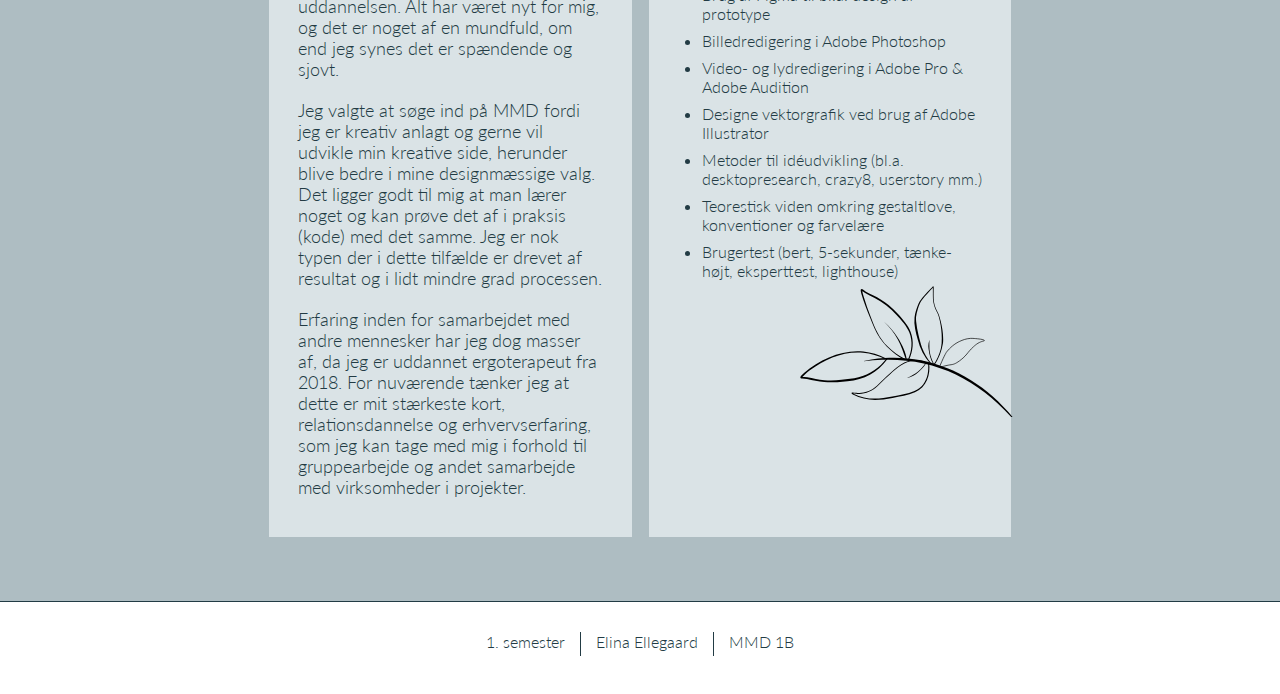
==== commit 1725acdd: "nye knapper" ====
--- a/om_mig.html
+++ b/om_mig.html
@@ -4,7 +4,9 @@
 <head>
     <meta charset="UTF-8">
     <meta name="viewport" content="width=device-width, initial-scale=1.0">
-    <meta name="robots" content="noindex">
+    <meta name="description" content="Elina Ellegaards portfolioside">
+    <meta name="author" content="Elina Ellegaard">
+    <!-- <meta name="robots" content="noindex"> -->
     <title>Om mig</title>
     <link rel="stylesheet" href="styles/mutual_style.css">
     <link rel="stylesheet" href="styles/layout.css">
@@ -48,9 +50,6 @@
     <main>
         <section>
             <div class="section1">
-                <div>
-                    <img src="img/billeder_om_mig/strand.webp" alt="amager strand" class="billede_strand">
-                </div>
                 <div class="tekst01">
                     <h1 class="styling_overskrift">Om mig</h1>
                     <p>Hvis du spørger mine veninder vil de sige at særligt to ting kendetegner mig – min kæmpe
@@ -58,6 +57,9 @@
                         og mit hjem der er fyldt med selvmalet keramik. Jeg kan godt lide at udforske den kreative
                         verden, og lade kreativiteten
                         løbe løbsk så man glemmer tid og sted.</p>
+                </div>
+                <div>
+                    <img src="img/billeder_om_mig/strand.webp" alt="amager strand" class="billede_strand">
                 </div>
             </div>
         </section>
--- a/styles/mutual_style.css
+++ b/styles/mutual_style.css
@@ -107,9 +107,8 @@
     height: 18px;
   }
 
-  .knap_center {
+  .ny_knap {
     padding: 10px 30px;
-    background-color: transparent;
     background-color: #2c505d;
     text-decoration: none;
     color: aliceblue;
@@ -124,6 +123,7 @@
     font-size: 3rem;
     font-style: italic;
     color: #223b44;
+    padding-bottom: 1%;
   }
 
   h2 {
@@ -131,6 +131,7 @@
     font-weight: 300;
     font-size: 1.3rem;
     color: #223b44;
+    padding-bottom: 1%;
   }
 
   h3 {
@@ -138,7 +139,7 @@
     font-weight: 600;
     font-size: 1.8rem;
     color: #223b44;
-    padding-bottom: 10px;
+    padding-bottom: 1%;
   }
 
   h4 {
@@ -146,6 +147,7 @@
     font-weight: 400;
     font-size: 1.2rem;
     color: #223b44;
+    padding-bottom: 1%;
   }
 
   h5 {
@@ -153,6 +155,7 @@
     font-weight: 300;
     font-size: 1rem;
     color: #223b44;
+    padding-bottom: 1%;
   }
 
   p {
@@ -160,6 +163,7 @@
     font-weight: 300;
     font-size: 1.1rem;
     color: #223b44;
+    padding-bottom: 1.5%;
   }
 
   a {
@@ -200,7 +204,7 @@
   }
 
   /* knapper */
-  .knap:hover {
+  /* .knap:hover {
     transform: scale(1.1);
   }
   .knap2:hover {
@@ -208,12 +212,23 @@
   }
   .knap3:hover {
     transform: scale(1.1);
-  }
-
-  .knap_center {
+  } */
+
+  /* .knap_center {
     padding: 10px 30px;
     background-color: #2c505d;
     text-decoration: none;
     color: aliceblue;
-  }
-}
+  } */
+
+  .ny_knap {
+    padding: 10px 30px;
+    background-color: #2c505d;
+    text-decoration: none;
+    color: aliceblue;
+  }
+
+  .ny_knap:hover {
+    transform: scale(1.1);
+  }
+}
--- a/styles/layout.css
+++ b/styles/layout.css
@@ -13,7 +13,7 @@
   }
 
   .blomsterfigur {
-    max-width: 50%;
+    max-width: 38%;
     padding-top: 4%;
   }
 
@@ -37,13 +37,15 @@
   }
 
   .damefigur {
-    max-width: 40%;
+    max-width: 38%;
   }
 
   .temaer {
     padding-bottom: 10%;
     display: grid;
     grid-template-columns: 1fr 1fr;
+    padding-top: 4%;
+    margin: 0 11%;
   }
 
   .tema_billede {
--- a/styles/om_mig.css
+++ b/styles/om_mig.css
@@ -2,21 +2,22 @@
 
 /*********** mobilversion ********/
 @media screen and (max-width: 750px) {
-  .billede_strand {
-    padding-bottom: 2%;
-  }
-
   .section1 {
-    padding-left: 5%;
-    padding-bottom: 5%;
-    max-width: 65ch;
-    padding-right: 5%;
+    max-width: 65ch;
+    margin-bottom: -2%;
+  }
+
+  .tekst01 {
+    padding: 5% 5%;
+    margin-bottom: 3%;
   }
 
   .section2 {
     padding-top: 2%;
     padding-left: 5%;
     max-width: 65ch;
+    background-color: #aebdc2;
+    padding-bottom: 5%;
   }
 
   .styling_tekst {
@@ -53,13 +54,15 @@
   .tekst02 {
     padding-right: 5%;
     max-width: 65ch;
+    padding-top: 7%;
   }
 
   .section3 {
     max-width: 65ch;
     padding-left: 5%;
     padding-right: 5%;
-    padding-bottom: 5%;
+    padding-bottom: 10%;
+    margin-top: 7%;
   }
 
   .boks1 {
@@ -98,10 +101,11 @@
   }
 
   .tekst01 {
-    padding-left: 22%;
-    padding-top: 12%;
-    padding-right: 20%;
+    padding-left: 15%;
+    padding-top: 10%;
+    padding-right: 30%;
     background-color: #aebdc2;
+    order: 1;
   }
 
   .styling_overskrift {
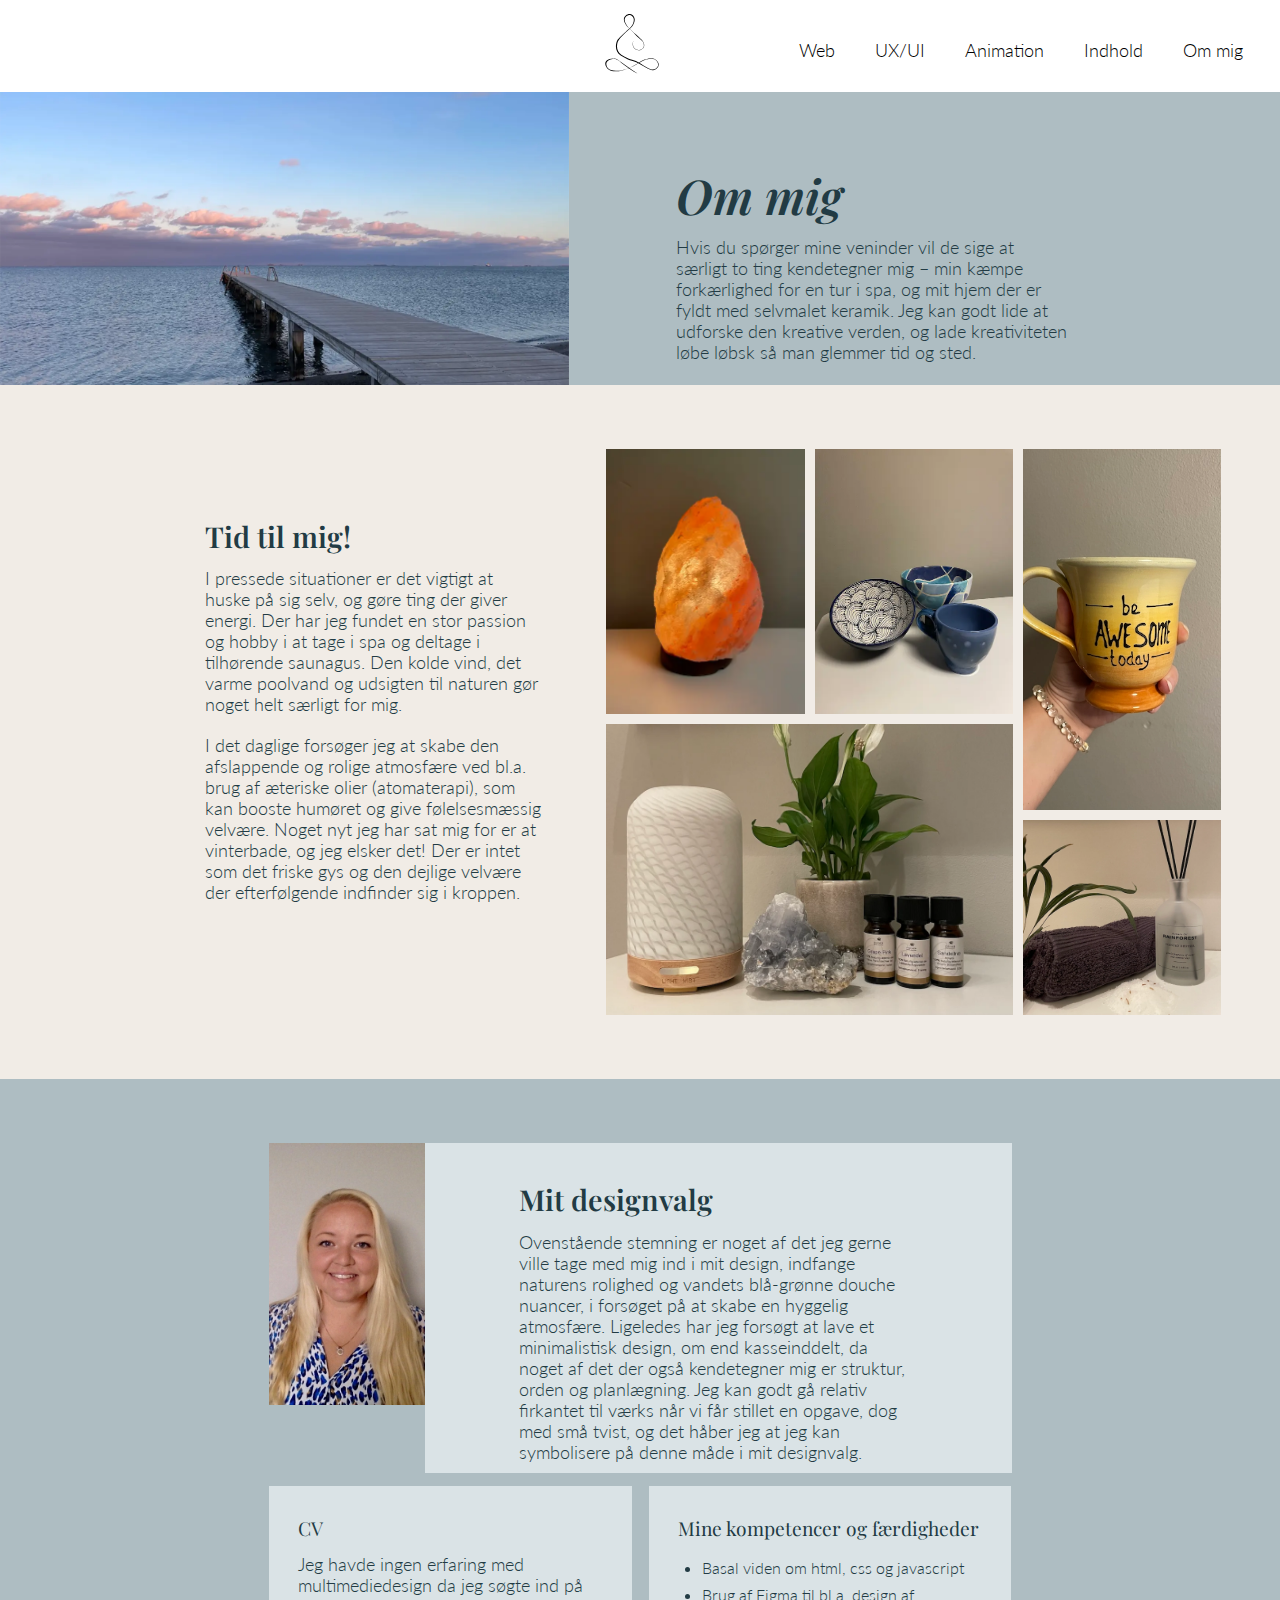
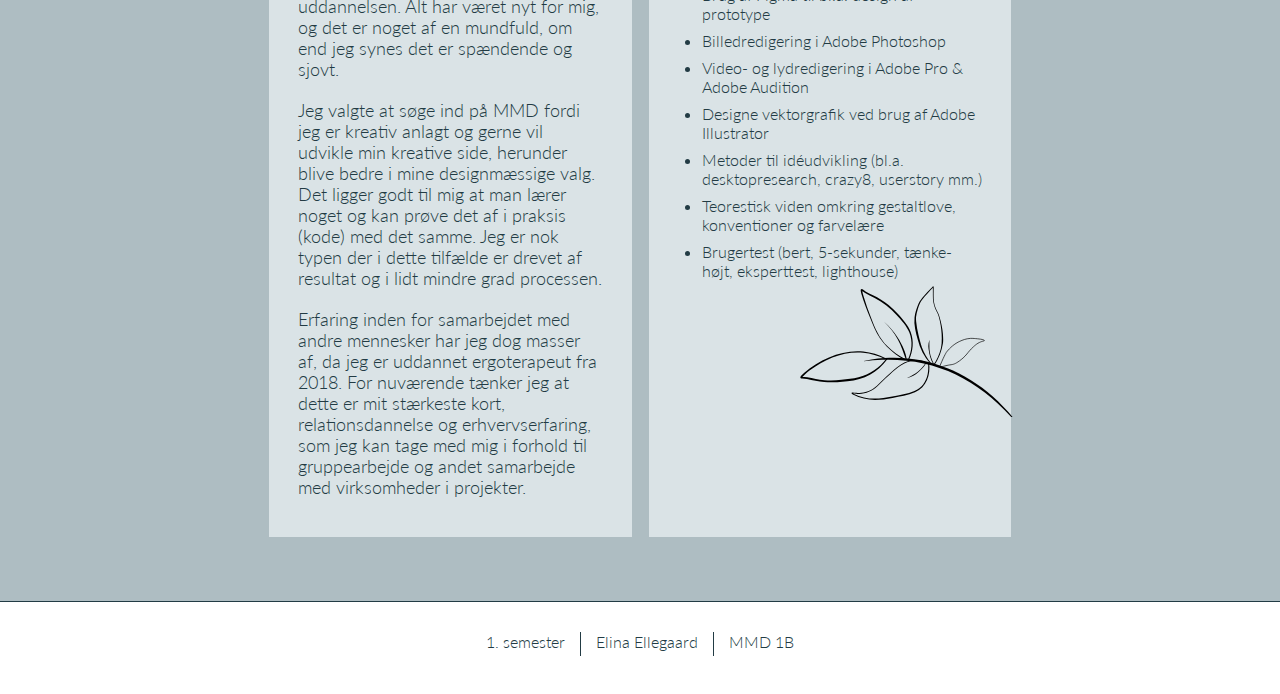
==== commit 383fecf6: "styling" ====
--- a/om_mig.html
+++ b/om_mig.html
@@ -100,11 +100,12 @@
                         indfange naturens rolighed
                         og vandets blå-grønne douche
                         nuancer, i forsøget på at skabe en hyggelig atmosfære. Ligeledes har jeg forsøgt at lave et
-                        minimalistisk, om end
-                        kasseinddelt design, da noget af det der også kendetegner mig er struktur og orden. Jeg kan godt
+                        minimalistisk design, om end
+                        kasseinddelt, da noget af det der også kendetegner mig er struktur, orden og planlægning. Jeg
+                        kan godt
                         gå relativ firkantet til
                         værks når vi får stillet en opgave, dog med små tvist, og det håber jeg at jeg kan symbolisere
-                        på denne måde i mit designvalg</p>
+                        på denne måde i mit designvalg.</p>
                 </div>
             </div>
             <div class="boks1">
--- a/styles/layout.css
+++ b/styles/layout.css
@@ -81,8 +81,8 @@
   .blomster_div {
     position: absolute;
     background-color: #a8b7b7;
-    margin-left: 6%;
-    margin-right: 68%;
+    margin-left: 8%;
+    margin-right: 66%;
     margin-top: 16%;
     z-index: 2;
   }
@@ -90,13 +90,13 @@
   .blomsterfigur {
     padding-top: 10%;
     padding-bottom: 6%;
-    max-width: 80%;
+    max-width: 75%;
   }
 
   .tekst_div {
     position: absolute;
     background-color: #d5dde0;
-    margin-left: 28%;
+    margin-left: 29%;
     margin-top: 12%;
     z-index: 3;
     padding: 4% 13% 5% 3%;
@@ -107,12 +107,12 @@
     background-color: #aebdc2;
     z-index: 1;
     margin-top: 7%;
-    margin-left: 46%;
-    padding: 3% 10% 3% 21%;
+    margin-left: 47%;
+    padding: 2% 10% 2% 18%;
   }
 
   .damefigur {
-    padding: 7%;
+    padding: 12%;
   }
 
   .temaer {
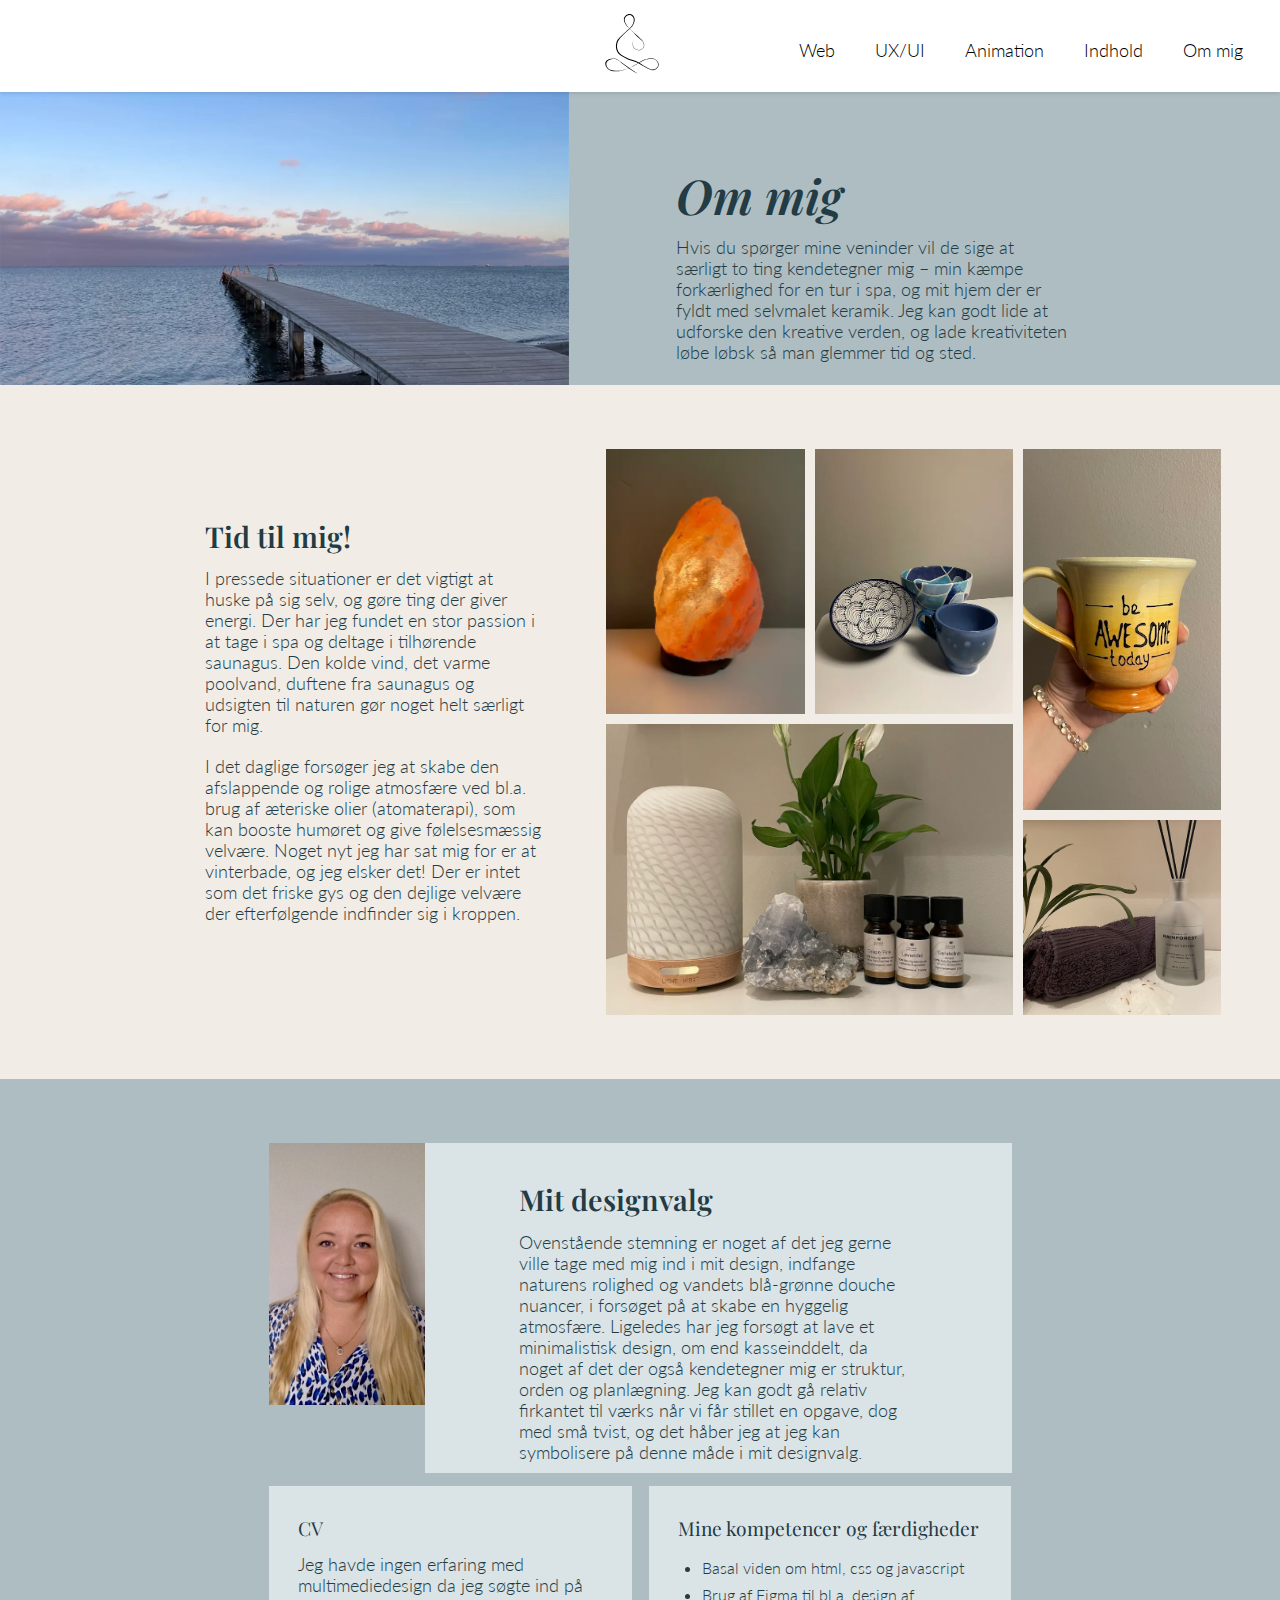
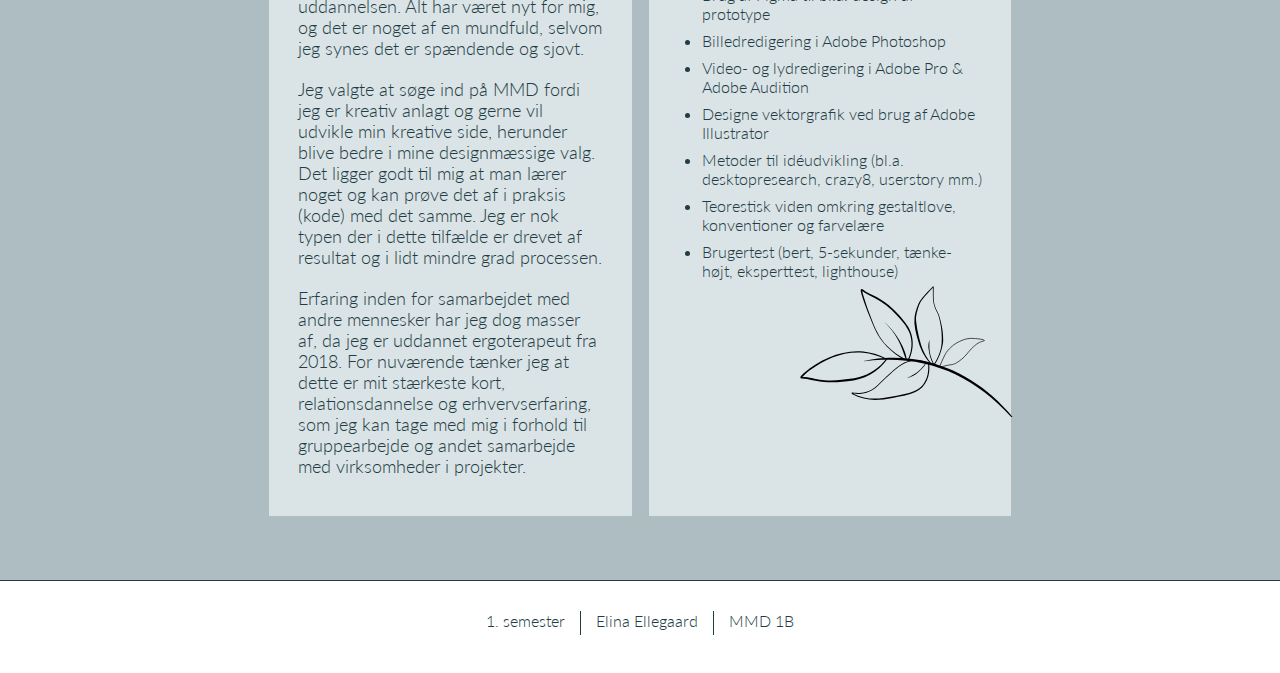
==== commit b3e42496: "rettelser" ====
--- a/om_mig.html
+++ b/om_mig.html
@@ -69,8 +69,8 @@
                 <p class="styling_tekst">I pressede situationer er det vigtigt at huske på sig selv, og gøre ting der
                     giver energi. Der har
                     jeg fundet en stor
-                    passion og hobby i at tage i spa og deltage i tilhørende saunagus. Den kolde vind, det varme
-                    poolvand og udsigten til
+                    passion i at tage i spa og deltage i tilhørende saunagus. Den kolde vind, det varme
+                    poolvand, duftene fra saunagus og udsigten til
                     naturen gør noget helt særligt for mig.</p>
                 <p class="styling_tekst">I det daglige forsøger jeg at skabe den afslappende og rolige atmosfære ved
                     bl.a. brug af æteriske
@@ -113,7 +113,7 @@
                     <h4>CV</h4>
                     <p class="styling_tekst">Jeg havde ingen erfaring med multimediedesign
                         da jeg søgte ind på
-                        uddannelsen. Alt har været nyt for mig, og det er noget af en mundfuld, om end jeg synes det er
+                        uddannelsen. Alt har været nyt for mig, og det er noget af en mundfuld, selvom jeg synes det er
                         spændende og sjovt.</p>
                     <p class="styling_tekst">
                         Jeg
--- a/styles/layout.css
+++ b/styles/layout.css
@@ -74,10 +74,10 @@
     border-color: #223b44;
     border-style: solid;
     margin: 2rem;
+    position: relative;
   }
 
   /* Placering af farvede bokse der lapper indover hinanden er lavet med delvis inspiration fra chatGPT */
-
   .blomster_div {
     position: absolute;
     background-color: #a8b7b7;
@@ -121,9 +121,10 @@
     align-items: center;
     gap: 30px;
     padding: 37.5% 20% 5.5% 20%;
+    position: relative;
   }
 
   .tema_billede:hover {
-    transform: scale(1.15);
+    transform: scale(1.1);
   }
 }
--- a/styles/menu.css
+++ b/styles/menu.css
@@ -4,7 +4,9 @@
   align-items: center;
   padding: 14px;
   background-color: #ffffff;
-  box-shadow: 0 0 10px rgba(0, 0, 0, 0.1);
+  box-shadow: 0 0 5px rgba(0, 0, 0, 0.2);
+  position: relative;
+  z-index: 1;
 }
 
 .logo img {
